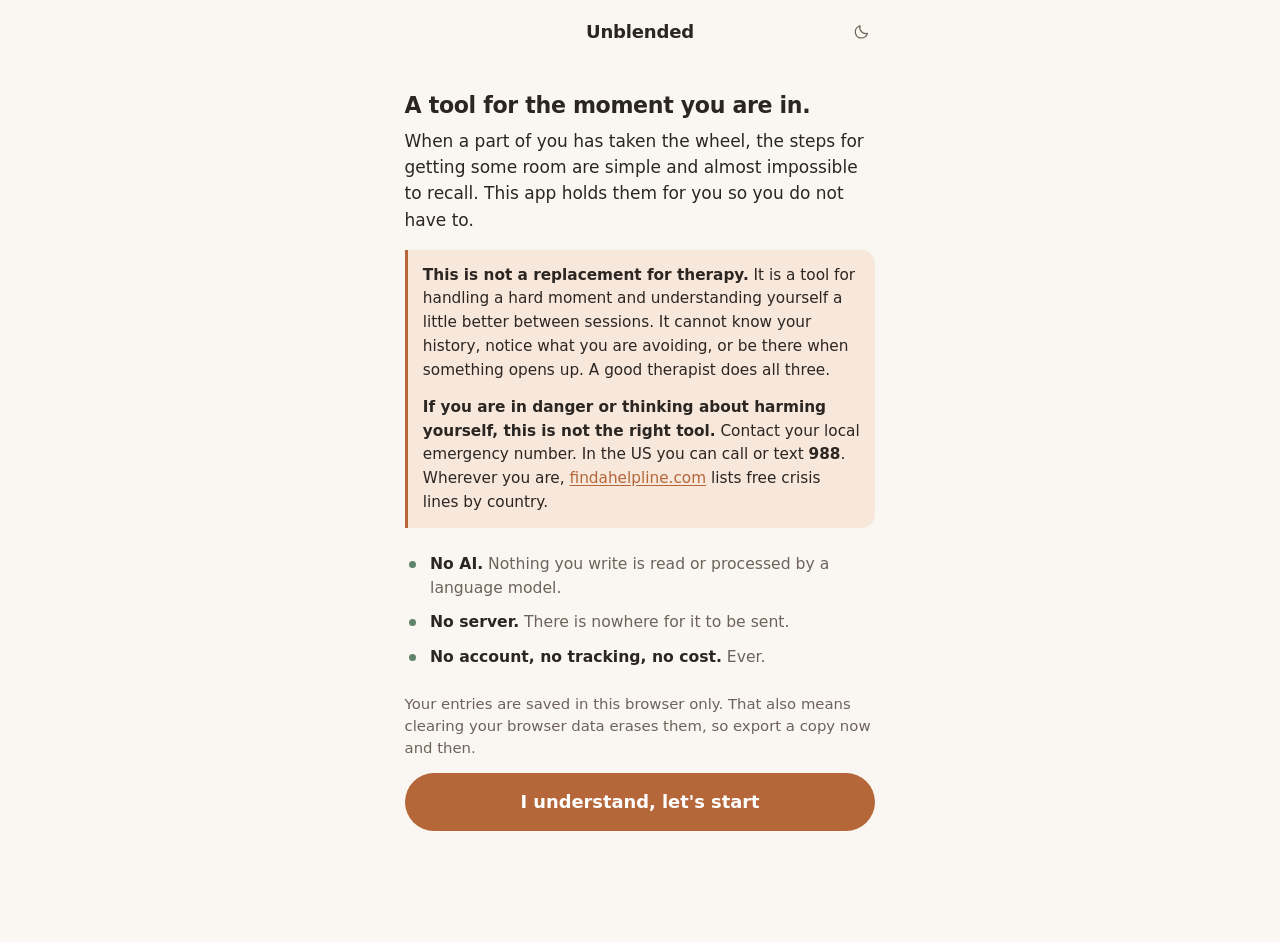
==== index.html @ a7f3f2b0 "Prepare for public release: AGPL-3.0, no-AI statement, wider crisis resources Released free because " ====
<!doctype html>
<html lang="en">
<head>
<meta charset="utf-8">
<meta name="viewport" content="width=device-width, initial-scale=1, viewport-fit=cover">
<meta name="theme-color" content="#faf6f1" media="(prefers-color-scheme: light)">
<meta name="theme-color" content="#191614" media="(prefers-color-scheme: dark)">
<meta name="description" content="A quiet, private walkthrough for Internal Family Systems unblending. A tool for the moment, not a replacement for therapy. Everything stays on your device.">
<title>Unblended</title>
<link rel="manifest" href="manifest.webmanifest">
<link rel="icon" href="icon.svg" type="image/svg+xml">
<link rel="apple-touch-icon" href="icon.svg">
<link rel="stylesheet" href="styles.css">
</head>
<body>

<svg style="display:none" aria-hidden="true">
  <symbol id="i-unblend" viewBox="0 0 24 24"><circle cx="9" cy="12" r="5.5"/><circle cx="17" cy="12" r="3"/></symbol>
  <symbol id="i-parts" viewBox="0 0 24 24"><circle cx="12" cy="7" r="3.2"/><circle cx="6.5" cy="16" r="3.2"/><circle cx="17.5" cy="16" r="3.2"/></symbol>
  <symbol id="i-journal" viewBox="0 0 24 24"><path d="M5 4.5h11a2 2 0 0 1 2 2v13H7a2 2 0 0 1-2-2z"/><path d="M18 19.5H7a2 2 0 0 0 0 4h11"/><path d="M9 9h6M9 12.5h6"/></symbol>
  <symbol id="i-learn" viewBox="0 0 24 24"><path d="M12 3.5a5.5 5.5 0 0 0-3.2 9.98c.5.36.8.93.8 1.55v.47h4.8v-.47c0-.62.3-1.19.8-1.55A5.5 5.5 0 0 0 12 3.5Z"/><path d="M10.2 19h3.6M10.6 21.2h2.8"/></symbol>
  <symbol id="i-back" viewBox="0 0 24 24"><path d="M14.5 5.5 8 12l6.5 6.5"/></symbol>
  <symbol id="i-next" viewBox="0 0 24 24"><path d="M9.5 5.5 16 12l-6.5 6.5"/></symbol>
  <symbol id="i-plus" viewBox="0 0 24 24"><path d="M12 5.5v13M5.5 12h13"/></symbol>
  <symbol id="i-trash" viewBox="0 0 24 24"><path d="M4.5 6.5h15M9.5 6.5V4.8a1.3 1.3 0 0 1 1.3-1.3h2.4a1.3 1.3 0 0 1 1.3 1.3v1.7"/><path d="M6.8 6.5 7.7 20a1.5 1.5 0 0 0 1.5 1.4h5.6a1.5 1.5 0 0 0 1.5-1.4l.9-13.5"/></symbol>
  <symbol id="i-download" viewBox="0 0 24 24"><path d="M12 3.5v11M7.5 10.5 12 15l4.5-4.5"/><path d="M4.5 17v2.2a1.3 1.3 0 0 0 1.3 1.3h12.4a1.3 1.3 0 0 0 1.3-1.3V17"/></symbol>
  <symbol id="i-upload" viewBox="0 0 24 24"><path d="M12 15V4M7.5 8 12 3.5 16.5 8"/><path d="M4.5 17v2.2a1.3 1.3 0 0 0 1.3 1.3h12.4a1.3 1.3 0 0 0 1.3-1.3V17"/></symbol>
  <symbol id="i-sun" viewBox="0 0 24 24"><circle cx="12" cy="12" r="4"/><path d="M12 2.5v2M12 19.5v2M21.5 12h-2M4.5 12h-2M18.7 5.3l-1.4 1.4M6.7 17.3l-1.4 1.4M18.7 18.7l-1.4-1.4M6.7 6.7 5.3 5.3"/></symbol>
  <symbol id="i-moon" viewBox="0 0 24 24"><path d="M20 14.2A8.2 8.2 0 0 1 9.8 4 8.5 8.5 0 1 0 20 14.2Z"/></symbol>
  <symbol id="i-check" viewBox="0 0 24 24"><path d="M5 12.5 9.8 17 19 6.5"/></symbol>
  <symbol id="i-leaf" viewBox="0 0 24 24"><path d="M20 4C10 4 4.5 8 4.5 14.5A5.5 5.5 0 0 0 10 20C16.5 20 20 14 20 4Z"/><path d="M16 8 7 17"/></symbol>
  <symbol id="i-bolt" viewBox="0 0 24 24"><path d="M13.5 2.5 4.5 13.5h6L10 21.5l9.5-11.5h-6.5z"/></symbol>
  <symbol id="i-shield" viewBox="0 0 24 24"><path d="M12 2.8 4.8 5.6v6.1c0 4.4 3 8.1 7.2 9.5 4.2-1.4 7.2-5.1 7.2-9.5V5.6z"/></symbol>
</svg>

<div class="app">

  <header class="topbar">
    <button class="icon-btn" id="backBtn" hidden aria-label="Back"><svg class="ico"><use href="#i-back"/></svg></button>
    <h1 class="wordmark" id="title">Unblended</h1>
    <button class="icon-btn" id="themeBtn" aria-label="Switch theme"><svg class="ico"><use href="#i-moon"/></svg></button>
  </header>

  <main id="main">

    <!-- ============ FIRST RUN ============ -->
    <section class="view" id="view-intro">
      <div class="pad">
        <p class="lede">A tool for the moment you are in.</p>
        <p>When a part of you has taken the wheel, the steps for getting some room are simple and almost impossible to recall. This app holds them for you so you do not have to.</p>

        <div class="note warn" id="introCrisis">
          <p><strong>This is not a replacement for therapy.</strong> It is a tool for handling a hard moment and understanding yourself a little better between sessions. It cannot know your history, notice what you are avoiding, or be there when something opens up. A good therapist does all three.</p>
        </div>

        <ul class="facts">
          <li><strong>No AI.</strong> Nothing you write is read or processed by a language model.</li>
          <li><strong>No server.</strong> There is nowhere for it to be sent.</li>
          <li><strong>No account, no tracking, no cost.</strong> Ever.</li>
        </ul>
        <p class="muted sm">Your entries are saved in this browser only. That also means clearing your browser data erases them, so export a copy now and then.</p>
        <button class="btn primary big" id="introOk">I understand, let's start</button>
      </div>
    </section>

    <!-- ============ HOME ============ -->
    <section class="view" id="view-unblend">
      <div class="pad">
        <p class="lede">Something is loud right now. Let's make a little room around it.</p>
        <button class="btn primary big" id="startSession">
          <svg class="ico"><use href="#i-leaf"/></svg> Begin
        </button>
        <button class="btn wide" id="startQuick">
          <svg class="ico"><use href="#i-bolt"/></svg> Short version, about two minutes
        </button>
        <p class="muted sm center" style="margin-top:.7rem">Six steps or four. You can stop anywhere, and nothing leaves this phone.</p>

        <div class="card soft" id="resumeCard" hidden>
          <p class="sm"><strong>You left a session open.</strong></p>
          <div class="row">
            <button class="btn" id="resumeBtn">Pick it back up</button>
            <button class="btn ghost" id="discardBtn">Start fresh</button>
          </div>
        </div>

        <p class="disclaimer">A tool for the moment, not a replacement for therapy. <button class="linky" id="whyLink">Why that matters</button></p>
      </div>
    </section>

    <!-- ============ CHECK IN ============ -->
    <section class="view" id="view-checkin">
      <div class="pad">
        <p class="step-kicker">Before we start</p>
        <h2 class="step-title">How loud is it right now?</h2>
        <p class="step-body">No wrong answer. This is only so you can see what changes by the end.</p>
        <div class="scale" id="sevBefore"></div>
        <p class="scale-word" id="sevBeforeWord">&nbsp;</p>

        <h3>How have the basics been? (optional)</h3>
        <p class="muted sm">Not a lecture. Sleep, food and movement change how loud everything else gets, and it helps to know that before you conclude something about yourself.</p>
        <div id="maintenance"></div>
        <div id="maintenanceNote"></div>

        <div class="nav-row">
          <button class="btn ghost" id="checkinSkip">Skip</button>
          <button class="btn primary" id="checkinNext">Next <svg class="ico"><use href="#i-next"/></svg></button>
        </div>
      </div>
    </section>

    <!-- ============ SESSION ============ -->
    <section class="view" id="view-session">
      <div class="progress" id="progress" aria-hidden="true"></div>
      <div class="pad">
        <p class="step-kicker" id="stepKicker"></p>
        <h2 class="step-title" id="stepTitle"></h2>
        <p class="step-body" id="stepBody"></p>
        <div id="stepExtraTop"></div>

        <label class="field" id="stepField">
          <span class="label" id="stepLabel"></span>
          <textarea id="stepInput" rows="4" placeholder=""></textarea>
        </label>

        <div id="stepExtra"></div>

        <div class="nav-row">
          <button class="btn ghost" id="prevStep">Back</button>
          <button class="btn primary" id="nextStep">Next <svg class="ico"><use href="#i-next"/></svg></button>
        </div>
        <button class="btn ghost wide sm" id="bailStep">Save and stop here</button>
      </div>
    </section>

    <!-- ============ BREATH ============ -->
    <section class="view" id="view-breath">
      <div class="pad center">
        <p class="step-kicker">Arriving</p>
        <h2 class="step-title">Follow the circle</h2>
        <div class="breath-wrap">
          <div class="breath" id="breathCircle"><span id="breathWord">In</span></div>
        </div>
        <p class="muted sm">Lean into the exhale. It is the part of the breath that talks to your nervous system.</p>
        <p class="counter" id="breathCount">Round 1 of 4</p>
        <button class="btn ghost wide" id="skipBreath">Skip this</button>
      </div>
    </section>

    <!-- ============ PARTS ============ -->
    <section class="view" id="view-parts">
      <div class="pad">
        <p class="muted sm">The ones you have met. Naming a part is most of the work; next time it shows up you recognise it instead of becoming it.</p>
        <div id="partsList"></div>
        <button class="btn wide" id="addPart"><svg class="ico"><use href="#i-plus"/></svg> Add a part</button>
      </div>
    </section>

    <!-- ============ PART EDITOR ============ -->
    <section class="view" id="view-part-edit">
      <div class="pad">
        <label class="field"><span class="label">What do you call it?</span>
          <input id="pName" type="text" placeholder="The Achiever, The Wall, the one that goes quiet"></label>

        <div class="field">
          <span class="label">What is its job?</span>
          <div id="pJob"></div>
          <div id="pJobNote"></div>
        </div>

        <label class="field"><span class="label">What is it protecting you from?</span>
          <textarea id="pProtects" rows="2" placeholder="Every part is protecting something, even the ones you dislike"></textarea></label>
        <label class="field"><span class="label">When does it show up?</span>
          <textarea id="pTrigger" rows="2" placeholder="The situation, the tone, the room"></textarea></label>
        <label class="field"><span class="label">How do you know it is here?</span>
          <textarea id="pCue" rows="2" placeholder="The signal in your body, or the sentence you catch yourself saying"></textarea></label>

        <div id="partHistory"></div>

        <div class="nav-row">
          <button class="btn ghost" id="cancelPart">Cancel</button>
          <button class="btn primary" id="savePart"><svg class="ico"><use href="#i-check"/></svg> Save</button>
        </div>
        <button class="btn ghost wide danger sm" id="deletePart" hidden><svg class="ico"><use href="#i-trash"/></svg> Delete this part</button>
      </div>
    </section>

    <!-- ============ JOURNAL ============ -->
    <section class="view" id="view-journal">
      <div class="pad">
        <div id="calendar"></div>
        <div id="patterns"></div>
        <div id="journalList"></div>
        <div class="card soft" id="dataCard">
          <p class="sm"><strong>Your entries live on this device only.</strong> Clearing your browser data will erase them, so take a copy now and then.</p>
          <div class="row">
            <button class="btn sm" id="exportBtn"><svg class="ico"><use href="#i-download"/></svg> Export</button>
            <button class="btn sm" id="importBtn"><svg class="ico"><use href="#i-upload"/></svg> Import</button>
            <input type="file" id="importFile" accept="application/json" hidden>
          </div>
        </div>
      </div>
    </section>

    <!-- ============ ENTRY DETAIL ============ -->
    <section class="view" id="view-entry">
      <div class="pad" id="entryBody"></div>
    </section>

    <!-- ============ LEARN ============ -->
    <section class="view" id="view-learn">
      <div class="pad" id="learnBody"></div>
    </section>

  </main>

  <nav class="tabbar" id="tabbar">
    <button class="tab is-active" data-tab="unblend"><svg class="ico"><use href="#i-unblend"/></svg><span>Unblend</span></button>
    <button class="tab" data-tab="parts"><svg class="ico"><use href="#i-parts"/></svg><span>Parts</span></button>
    <button class="tab" data-tab="journal"><svg class="ico"><use href="#i-journal"/></svg><span>Journal</span></button>
    <button class="tab" data-tab="learn"><svg class="ico"><use href="#i-learn"/></svg><span>Learn</span></button>
  </nav>

  <div class="toast" id="toast" role="status" aria-live="polite"></div>
</div>

<script src="app.js"></script>
</body>
</html>
---- styles.css ----
/* Unblended - mobile first, warm and calm.
   Palette intent: clay + sage on warm paper. Friendly, not chirpy. */

:root {
  --bg:        #faf6f1;
  --surface:   #ffffff;
  --surface-2: #f3ece4;
  --ink:       #2b2622;
  --ink-soft:  #6d635b;
  --ink-faint: #9b9089;
  --line:      #e6dcd1;
  --accent:    #b5673a;
  --accent-in: #ffffff;
  --accent-bg: #f8e7db;
  --sage:      #5f8469;
  --sage-bg:   #e2ecdf;
  --danger:    #a4483f;
  --shadow:    0 1px 2px rgba(58,42,30,.06), 0 6px 20px rgba(58,42,30,.05);
  --r:  14px;
  --r-lg: 20px;
  --tap: 46px;
}

:root[data-theme="dark"] {
  --bg:        #191614;
  --surface:   #221e1b;
  --surface-2: #2b2622;
  --ink:       #ece4dc;
  --ink-soft:  #a89c92;
  --ink-faint: #7d7168;
  --line:      #362e29;
  --accent:    #d98f5f;
  --accent-in: #1d1512;
  --accent-bg: #33241b;
  --sage:      #8bae94;
  --sage-bg:   #232d24;
  --danger:    #d3776c;
  --shadow:    0 1px 2px rgba(0,0,0,.3), 0 6px 20px rgba(0,0,0,.24);
}

@media (prefers-color-scheme: dark) {
  :root:not([data-theme="light"]) {
    --bg:#191614; --surface:#221e1b; --surface-2:#2b2622;
    --ink:#ece4dc; --ink-soft:#a89c92; --ink-faint:#7d7168; --line:#362e29;
    --accent:#d98f5f; --accent-in:#1d1512; --accent-bg:#33241b;
    --sage:#8bae94; --sage-bg:#232d24; --danger:#d3776c;
    --shadow:0 1px 2px rgba(0,0,0,.3), 0 6px 20px rgba(0,0,0,.24);
  }
}

* { box-sizing: border-box; }

html, body {
  margin: 0;
  background: var(--bg);
  color: var(--ink);
  font: 400 17px/1.55 ui-rounded, "SF Pro Rounded", -apple-system, BlinkMacSystemFont,
        "Segoe UI", Roboto, "Helvetica Neue", system-ui, sans-serif;
  -webkit-font-smoothing: antialiased;
  overscroll-behavior-y: none;
}

body { padding: env(safe-area-inset-top) 0 0; }

.app {
  max-width: 30rem;
  margin: 0 auto;
  min-height: 100dvh;
  display: flex;
  flex-direction: column;
}

/* ---------- top bar ---------- */
.topbar {
  display: flex; align-items: center; gap: .25rem;
  padding: .5rem .6rem;
  position: sticky; top: 0; z-index: 20;
  background: color-mix(in srgb, var(--bg) 88%, transparent);
  backdrop-filter: saturate(1.4) blur(12px);
  border-bottom: 1px solid transparent;
  transition: border-color .2s;
}
.topbar.scrolled { border-bottom-color: var(--line); }

.wordmark {
  flex: 1;
  margin: 0;
  font-size: 1.0625rem;
  font-weight: 600;
  letter-spacing: -.01em;
  text-align: center;
}

.icon-btn {
  width: var(--tap); height: var(--tap);
  display: grid; place-items: center;
  border: 0; background: none; color: var(--ink-soft);
  border-radius: 50%; cursor: pointer;
  flex: 0 0 var(--tap);
}
.icon-btn:active { background: var(--surface-2); }
.icon-btn[hidden] { visibility: hidden; display: grid; }

.ico {
  width: 1.3em; height: 1.3em;
  fill: none; stroke: currentColor;
  stroke-width: 1.7; stroke-linecap: round; stroke-linejoin: round;
  flex: none;
}

/* ---------- layout ---------- */
main { flex: 1; }
.view { display: none; }
.view.is-active { display: block; animation: rise .26s ease both; }
@keyframes rise { from { opacity: 0; transform: translateY(6px); } }

.pad { padding: 1rem 1.15rem 6.5rem; }
.center { text-align: center; }

/* ---------- type ---------- */
.lede { font-size: 1.3rem; line-height: 1.35; font-weight: 600; letter-spacing: -.015em; margin: .6rem 0 .4rem; }
.muted { color: var(--ink-soft); }
.sm { font-size: .875rem; line-height: 1.5; }
.step-kicker { color: var(--accent); font-size: .78rem; font-weight: 650; letter-spacing: .09em; text-transform: uppercase; margin: .4rem 0 .3rem; }
.step-title { font-size: 1.45rem; line-height: 1.25; letter-spacing: -.02em; margin: 0 0 .5rem; font-weight: 650; }
.step-body { color: var(--ink-soft); margin: 0 0 1.1rem; }
h3 { font-size: 1.0625rem; margin: 1.6rem 0 .4rem; letter-spacing: -.01em; }
p { margin: 0 0 .8rem; }

/* ---------- buttons ---------- */
.btn {
  display: inline-flex; align-items: center; justify-content: center; gap: .45rem;
  min-height: var(--tap);
  padding: 0 1.05rem;
  border: 1px solid var(--line);
  border-radius: 999px;
  background: var(--surface);
  color: var(--ink);
  font: inherit; font-weight: 550; font-size: .95rem;
  cursor: pointer;
  transition: transform .12s ease, background .15s;
  -webkit-tap-highlight-color: transparent;
}
.btn:active { transform: scale(.975); }
/* .btn sets display, which outranks the UA [hidden] rule. Restore it. */
.btn[hidden] { display: none; }
.btn.primary { background: var(--accent); color: var(--accent-in); border-color: transparent; }
.btn.ghost { background: none; border-color: transparent; color: var(--ink-soft); }
.btn.danger { color: var(--danger); }
.btn.big { min-height: 3.4rem; font-size: 1.05rem; width: 100%; }
.btn.wide { width: 100%; }
.btn.sm { min-height: 2.4rem; font-size: .85rem; padding: 0 .85rem; }

.row { display: flex; gap: .5rem; flex-wrap: wrap; }
.nav-row { display: flex; gap: .6rem; margin-top: 1.2rem; }
.nav-row .btn { flex: 1; }
.nav-row .btn.ghost { flex: 0 1 auto; }

/* ---------- cards ---------- */
.card {
  background: var(--surface);
  border: 1px solid var(--line);
  border-radius: var(--r-lg);
  padding: .95rem 1rem;
  margin: .75rem 0;
  box-shadow: var(--shadow);
}
.card.soft { background: var(--surface-2); border-color: transparent; box-shadow: none; }
.card.tap { cursor: pointer; }
.card.tap:active { transform: scale(.99); }
.card h4 { margin: 0 0 .2rem; font-size: 1rem; letter-spacing: -.01em; }
.card .meta { color: var(--ink-faint); font-size: .8rem; }
.card p:last-child { margin-bottom: 0; }

.pill {
  display: inline-block;
  background: var(--sage-bg); color: var(--sage);
  border-radius: 999px; padding: .12rem .55rem;
  font-size: .74rem; font-weight: 600; letter-spacing: .01em;
}
.pill.clay { background: var(--accent-bg); color: var(--accent); }

.empty {
  text-align: center; color: var(--ink-faint);
  padding: 2.5rem 1rem; font-size: .92rem;
}

/* ---------- fields ---------- */
.field { display: block; margin: 1rem 0 0; }
/* .field sets display, which outranks the UA [hidden] rule. Restore it. */
.field[hidden] { display: none; }
.label { display: block; font-size: .82rem; font-weight: 600; color: var(--ink-soft); margin-bottom: .35rem; }
input[type="text"], textarea {
  width: 100%;
  font: inherit; font-size: 1rem;
  color: var(--ink);
  background: var(--surface);
  border: 1px solid var(--line);
  border-radius: var(--r);
  padding: .7rem .8rem;
  resize: vertical;
}
input:focus, textarea:focus { outline: 2px solid var(--accent); outline-offset: 1px; border-color: transparent; }
::placeholder { color: var(--ink-faint); }

/* ---------- progress ---------- */
.progress { display: flex; gap: .3rem; padding: .2rem 1.15rem .5rem; }
.progress i {
  flex: 1; height: 3px; border-radius: 2px;
  background: var(--line); transition: background .3s;
}
.progress i.done { background: var(--accent); }

/* ---------- breath ---------- */
.breath-wrap { display: grid; place-items: center; padding: 1.5rem 0 1rem; }
.breath {
  width: 11rem; height: 11rem; border-radius: 50%;
  display: grid; place-items: center;
  background: radial-gradient(circle at 50% 45%, var(--accent-bg), var(--sage-bg));
  color: var(--ink-soft); font-size: 1.05rem; font-weight: 600;
  transform: scale(.72);
  transition: transform 4s cubic-bezier(.4,0,.4,1);
}
.breath.inhale { transform: scale(1); }
.counter { color: var(--ink-faint); font-size: .85rem; }

@media (prefers-reduced-motion: reduce) {
  .view.is-active { animation: none; }
  .breath { transition-duration: .01s; }
  .btn:active { transform: none; }
}

/* ---------- tab bar ---------- */
.tabbar {
  position: fixed; bottom: 0; left: 0; right: 0; z-index: 30;
  max-width: 30rem; margin: 0 auto;
  display: grid; grid-template-columns: repeat(4, 1fr);
  background: color-mix(in srgb, var(--bg) 90%, transparent);
  backdrop-filter: saturate(1.4) blur(14px);
  border-top: 1px solid var(--line);
  padding-bottom: env(safe-area-inset-bottom);
}
.tab {
  border: 0; background: none; cursor: pointer;
  color: var(--ink-faint);
  display: grid; justify-items: center; gap: .12rem;
  padding: .5rem 0 .45rem;
  font: inherit; font-size: .69rem; font-weight: 600;
  -webkit-tap-highlight-color: transparent;
}
.tab .ico { width: 1.45rem; height: 1.45rem; stroke-width: 1.6; }
.tab.is-active { color: var(--accent); }
.tabbar[hidden] { display: none; }

/* ---------- toast ---------- */
.toast {
  position: fixed; left: 50%; bottom: 5.5rem;
  transform: translate(-50%, 1rem);
  background: var(--ink); color: var(--bg);
  padding: .6rem 1rem; border-radius: 999px;
  font-size: .875rem; font-weight: 550;
  opacity: 0; pointer-events: none;
  transition: opacity .2s, transform .2s;
  z-index: 40; max-width: 88vw; text-align: center;
}
.toast.show { opacity: 1; transform: translate(-50%, 0); }

/* ---------- learn ---------- */
.note {
  border-left: 3px solid var(--sage);
  background: var(--sage-bg);
  border-radius: 0 var(--r) var(--r) 0;
  padding: .8rem .9rem; margin: 1rem 0;
  font-size: .9rem; line-height: 1.55;
}
.note.warn { border-left-color: var(--accent); background: var(--accent-bg); }
.note p:last-child { margin-bottom: 0; }

.qa { border-bottom: 1px solid var(--line); }
.qa summary {
  cursor: pointer; list-style: none;
  padding: .95rem .2rem; font-weight: 600; font-size: 1rem;
  display: flex; align-items: center; justify-content: space-between; gap: .5rem;
}
.qa summary::-webkit-details-marker { display: none; }
.qa summary::after {
  content: ""; width: .5rem; height: .5rem; flex: none;
  border-right: 2px solid var(--ink-faint); border-bottom: 2px solid var(--ink-faint);
  transform: rotate(45deg) translate(-2px,-2px); transition: transform .2s;
}
.qa[open] summary::after { transform: rotate(-135deg) translate(-2px,-2px); }
.qa .qa-body { padding: 0 .2rem 1rem; color: var(--ink-soft); font-size: .94rem; }
.qa .qa-body strong { color: var(--ink); }

/* ---------- chips ---------- */
.chips { display: flex; flex-wrap: wrap; gap: .4rem; }
.chip {
  min-height: 2.5rem; padding: 0 .8rem;
  border: 1px solid var(--line); border-radius: 999px;
  background: var(--surface); color: var(--ink);
  font: inherit; font-size: .85rem; font-weight: 550;
  cursor: pointer; transition: transform .12s, background .15s;
  -webkit-tap-highlight-color: transparent;
}
.chip:active { transform: scale(.97); }
.chip.on { background: var(--sage); color: var(--accent-in); border-color: transparent; }
.chip.on.warn { background: var(--accent); }

/* ---------- severity scale ---------- */
.scale { display: grid; grid-template-columns: repeat(5, 1fr); gap: .4rem; margin: .2rem 0 .1rem; }
.lvl {
  min-height: 3rem;
  border: 1px solid var(--line); border-radius: var(--r);
  background: var(--surface); color: var(--ink-soft);
  font: inherit; font-size: 1.05rem; font-weight: 650;
  cursor: pointer; transition: transform .12s, background .15s;
  -webkit-tap-highlight-color: transparent;
}
.lvl:active { transform: scale(.96); }
.lvl.on { background: var(--accent); color: var(--accent-in); border-color: transparent; }
.scale-word {
  text-align: center; font-size: .9rem; font-weight: 600;
  color: var(--accent); min-height: 1.4em; margin: .1rem 0 .4rem;
}

/* ---------- maintenance rows ---------- */
.mrow { margin: .7rem 0; }
.mlabel {
  display: block; font-size: .8rem; font-weight: 650;
  color: var(--ink-faint); letter-spacing: .05em; text-transform: uppercase;
  margin-bottom: .3rem;
}

/* ---------- facts list ---------- */
.facts { list-style: none; margin: 1.1rem 0; padding: 0; font-size: .92rem; }
.facts li {
  position: relative; padding: .3rem 0 .3rem 1.5rem; color: var(--ink-soft);
}
.facts li::before {
  content: ""; position: absolute; left: .25rem; top: .82rem;
  width: .42rem; height: .42rem; border-radius: 50%; background: var(--sage);
}
.facts strong { color: var(--ink); }

a { color: var(--accent); text-underline-offset: 2px; }

/* ---------- job legend ---------- */
.legend { margin: .5rem 0 0; font-size: .86rem; line-height: 1.45; }
.legend dt { font-weight: 650; color: var(--ink); margin-top: .55rem; }
.legend dt:first-child { margin-top: 0; }
.legend dd { margin: .05rem 0 0; color: var(--ink-soft); }

/* ---------- calendar ---------- */
.cal {
  background: var(--surface); border: 1px solid var(--line);
  border-radius: var(--r-lg); padding: .7rem .6rem .5rem;
  margin: .25rem 0 .9rem; box-shadow: var(--shadow);
}
.cal-head { display: flex; align-items: center; justify-content: space-between; padding: 0 .2rem .4rem; }
.cal-title { font-size: .95rem; font-weight: 650; letter-spacing: -.01em; }
.cal-nav { width: 2.2rem; height: 2.2rem; border: 0; background: none; color: var(--ink-soft);
  border-radius: 50%; display: grid; place-items: center; cursor: pointer; }
.cal-nav:disabled { opacity: .28; cursor: default; }
.cal-nav:not(:disabled):active { background: var(--surface-2); }

.cal-grid { display: grid; grid-template-columns: repeat(7, 1fr); gap: 1px; }
.cal-wd { text-align: center; font-size: .66rem; font-weight: 650; color: var(--ink-faint);
  letter-spacing: .04em; padding-bottom: .2rem; }

.cal-day {
  border: 0; background: none; font: inherit; color: var(--ink-soft);
  min-height: 2.6rem; padding: .2rem 0 .25rem; border-radius: 10px;
  display: flex; flex-direction: column; align-items: center; justify-content: flex-start; gap: .16rem;
  font-size: .8rem; cursor: default; -webkit-tap-highlight-color: transparent;
}
.cal-day.has { cursor: pointer; color: var(--ink); font-weight: 600; }
.cal-day.has:active { background: var(--surface-2); }
.cal-day.today .num {
  outline: 1.5px solid var(--accent); outline-offset: 2px; border-radius: 50%;
}
.cal-day.sel { background: var(--accent-bg); }
.cal-day .num { line-height: 1.15rem; min-width: 1.15rem; text-align: center; }
.cal-day.empty { visibility: hidden; }

.dots { display: flex; gap: 2px; height: 5px; align-items: center; }
.dot { width: 5px; height: 5px; border-radius: 50%; background: var(--accent); }
.dot.down { background: var(--sage); }
.more { font-size: .6rem; color: var(--ink-faint); line-height: 1; }

.cal-key { display: flex; gap: .9rem; justify-content: center; padding-top: .45rem;
  font-size: .68rem; color: var(--ink-faint); }
.cal-key span { display: inline-flex; align-items: center; gap: .3rem; }

.filterbar {
  display: flex; align-items: center; justify-content: space-between; gap: .5rem;
  background: var(--accent-bg); color: var(--accent);
  border-radius: 999px; padding: .4rem .5rem .4rem .9rem; margin: 0 0 .7rem;
  font-size: .85rem; font-weight: 600;
}

/* ---------- disclaimer ---------- */
.disclaimer {
  margin-top: 2rem; text-align: center;
  font-size: .8rem; line-height: 1.5; color: var(--ink-faint);
}
.linky {
  border: 0; background: none; padding: 0; cursor: pointer;
  font: inherit; font-size: inherit; color: var(--accent);
  text-decoration: underline; text-underline-offset: 2px;
}

.card.slim { padding: .7rem .85rem; margin: .5rem 0; }
.entry-answer { white-space: pre-wrap; }
.foot { color: var(--ink-faint); font-size: .78rem; text-align: center; margin-top: 2rem; }
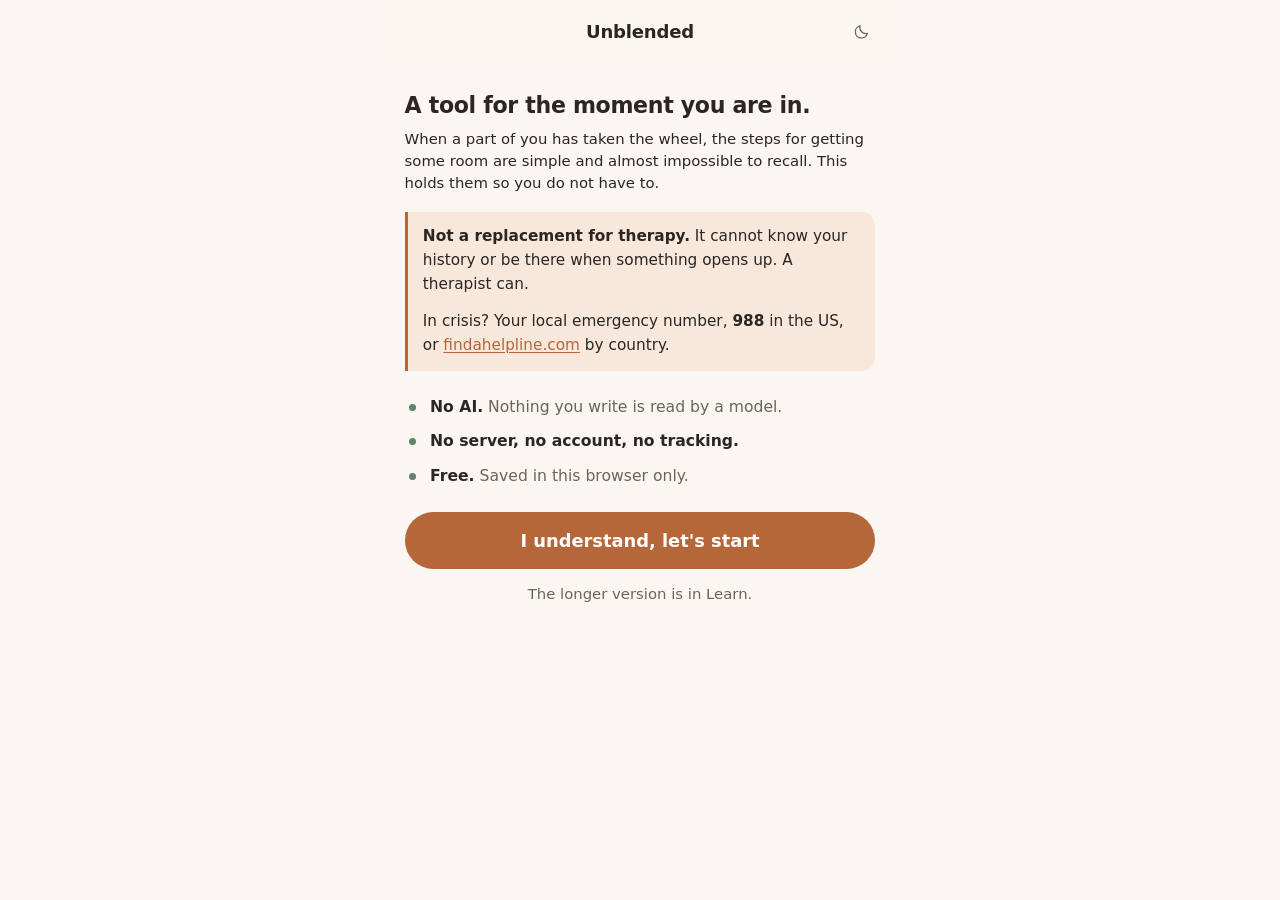
==== commit 6f48c24d: "Phone fixes: shorter intro, bolder breath, 3-2-1 lead-in From the first real device pass on an iPhon" ====
--- a/index.html
+++ b/index.html
@@ -47,19 +47,19 @@
     <section class="view" id="view-intro">
       <div class="pad">
         <p class="lede">A tool for the moment you are in.</p>
-        <p>When a part of you has taken the wheel, the steps for getting some room are simple and almost impossible to recall. This app holds them for you so you do not have to.</p>
+        <p class="sm">When a part of you has taken the wheel, the steps for getting some room are simple and almost impossible to recall. This holds them so you do not have to.</p>
 
         <div class="note warn" id="introCrisis">
-          <p><strong>This is not a replacement for therapy.</strong> It is a tool for handling a hard moment and understanding yourself a little better between sessions. It cannot know your history, notice what you are avoiding, or be there when something opens up. A good therapist does all three.</p>
+          <p><strong>Not a replacement for therapy.</strong> It cannot know your history or be there when something opens up. A therapist can.</p>
         </div>
 
         <ul class="facts">
-          <li><strong>No AI.</strong> Nothing you write is read or processed by a language model.</li>
-          <li><strong>No server.</strong> There is nowhere for it to be sent.</li>
-          <li><strong>No account, no tracking, no cost.</strong> Ever.</li>
+          <li><strong>No AI.</strong> Nothing you write is read by a model.</li>
+          <li><strong>No server, no account, no tracking.</strong></li>
+          <li><strong>Free.</strong> Saved in this browser only.</li>
         </ul>
-        <p class="muted sm">Your entries are saved in this browser only. That also means clearing your browser data erases them, so export a copy now and then.</p>
         <button class="btn primary big" id="introOk">I understand, let's start</button>
+        <p class="muted sm center" style="margin-top:.8rem">The longer version is in Learn.</p>
       </div>
     </section>
 
--- a/styles.css
+++ b/styles.css
@@ -115,6 +115,9 @@
 @keyframes rise { from { opacity: 0; transform: translateY(6px); } }
 
 .pad { padding: 1rem 1.15rem 6.5rem; }
+/* The 6.5rem tail clears the fixed tab bar. On views that hide it, that is
+   104px of dead space shoving the call to action below the fold. */
+#view-intro .pad, #view-breath .pad, #view-checkin .pad, #view-session .pad { padding-bottom: 1.75rem; }
 .center { text-align: center; }
 
 /* ---------- type ---------- */
@@ -212,21 +215,43 @@
 .progress i.done { background: var(--accent); }
 
 /* ---------- breath ---------- */
-.breath-wrap { display: grid; place-items: center; padding: 1.5rem 0 1rem; }
+.breath-wrap { display: grid; place-items: center; padding: 1.6rem 0 1.1rem; }
 .breath {
-  width: 11rem; height: 11rem; border-radius: 50%;
+  position: relative;
+  width: 12.5rem; height: 12.5rem; border-radius: 50%;
   display: grid; place-items: center;
-  background: radial-gradient(circle at 50% 45%, var(--accent-bg), var(--sage-bg));
-  color: var(--ink-soft); font-size: 1.05rem; font-weight: 600;
-  transform: scale(.72);
-  transition: transform 4s cubic-bezier(.4,0,.4,1);
-}
-.breath.inhale { transform: scale(1); }
+  background: radial-gradient(circle at 50% 42%, var(--accent-bg), var(--sage-bg));
+  color: var(--ink-soft); font-size: 1.15rem; font-weight: 600;
+  /* Wider travel than v1 (.5 to 1 rather than .72 to 1) so the rhythm is
+     unmistakable, with a slow symmetric ease so it still reads as calm. */
+  transform: scale(.5);
+  opacity: .7;
+  transition: transform 4s cubic-bezier(.37,0,.35,1), opacity 4s ease;
+}
+.breath.inhale { transform: scale(1); opacity: 1; }
+
+/* A faint ring that opens with the inhale. Adds presence without adding noise. */
+.breath::after {
+  content: ""; position: absolute; inset: -9%;
+  border-radius: 50%; border: 1px solid var(--accent);
+  opacity: 0; transform: scale(.8);
+  transition: inherit;
+}
+.breath.inhale::after { opacity: .3; transform: scale(1); }
+
+.breath span { display: block; }
+.breath.counting { transform: scale(.78); opacity: 1; }
+.breath.counting::after { opacity: .18; transform: scale(.95); }
+.breath.counting span { font-size: 3.1rem; font-weight: 700; color: var(--accent); }
+@keyframes popin { from { transform: scale(1.45); opacity: .15; } to { transform: scale(1); opacity: 1; } }
+.breath span.pop { animation: popin .42s cubic-bezier(.2,.7,.3,1) both; }
+
 .counter { color: var(--ink-faint); font-size: .85rem; }
 
 @media (prefers-reduced-motion: reduce) {
   .view.is-active { animation: none; }
   .breath { transition-duration: .01s; }
+  .breath span.pop { animation: none; }
   .btn:active { transform: none; }
 }
 
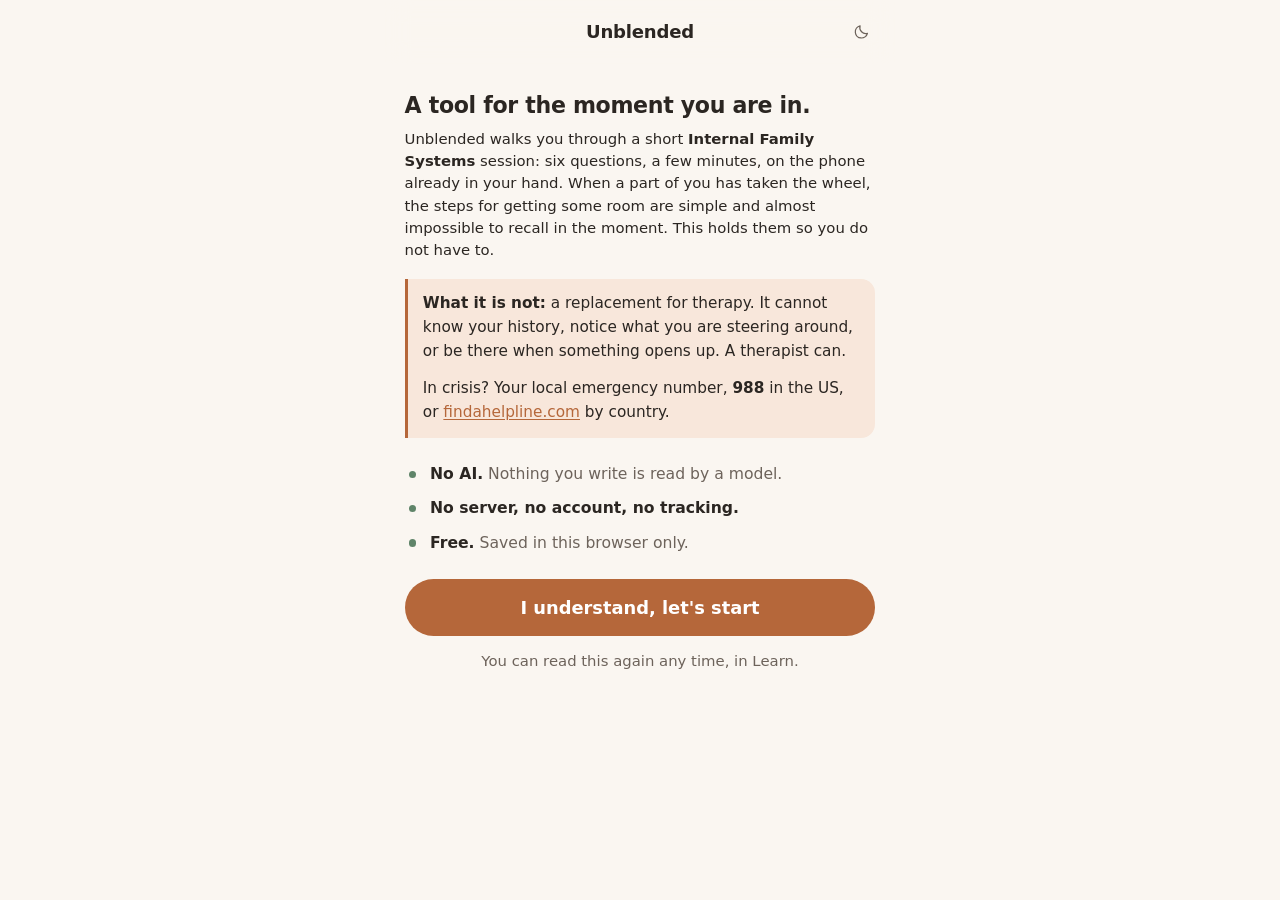
==== commit e7018e88: "Say what the app is, and make the first-run screen reachable again Two gaps in the intro, both real." ====
--- a/index.html
+++ b/index.html
@@ -47,19 +47,9 @@
     <section class="view" id="view-intro">
       <div class="pad">
         <p class="lede">A tool for the moment you are in.</p>
-        <p class="sm">When a part of you has taken the wheel, the steps for getting some room are simple and almost impossible to recall. This holds them so you do not have to.</p>
-
-        <div class="note warn" id="introCrisis">
-          <p><strong>Not a replacement for therapy.</strong> It cannot know your history or be there when something opens up. A therapist can.</p>
-        </div>
-
-        <ul class="facts">
-          <li><strong>No AI.</strong> Nothing you write is read by a model.</li>
-          <li><strong>No server, no account, no tracking.</strong></li>
-          <li><strong>Free.</strong> Saved in this browser only.</li>
-        </ul>
+        <div id="introBody"></div>
         <button class="btn primary big" id="introOk">I understand, let's start</button>
-        <p class="muted sm center" style="margin-top:.8rem">The longer version is in Learn.</p>
+        <p class="muted sm center" style="margin-top:.8rem">You can read this again any time, in Learn.</p>
       </div>
     </section>
 
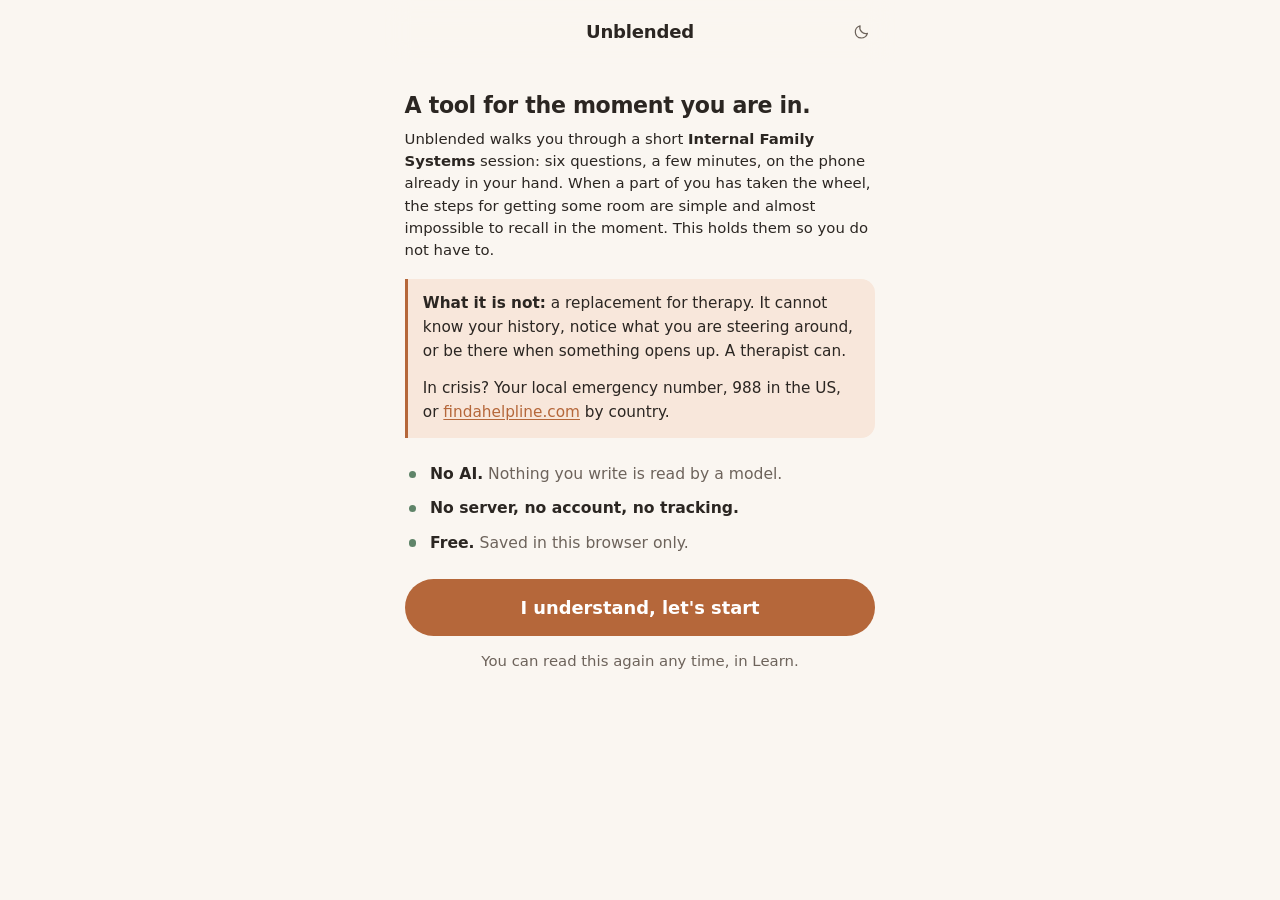
==== commit 93d83936: "Make the guide indexable: 257 crawlable words to 1504 The site had a findability problem no app stor" ====
--- a/index.html
+++ b/index.html
@@ -5,11 +5,18 @@
 <meta name="viewport" content="width=device-width, initial-scale=1, viewport-fit=cover">
 <meta name="theme-color" content="#faf6f1" media="(prefers-color-scheme: light)">
 <meta name="theme-color" content="#191614" media="(prefers-color-scheme: dark)">
-<meta name="description" content="A quiet, private walkthrough for Internal Family Systems unblending. A tool for the moment, not a replacement for therapy. Everything stays on your device.">
-<title>Unblended</title>
+<meta name="description" content="A free guided Internal Family Systems unblending exercise. Six steps to get some room from a part that has taken over. No AI, no account, no server: everything stays on your device.">
+<title>Unblended - a free IFS unblending exercise</title>
 <link rel="manifest" href="manifest.webmanifest">
 <link rel="icon" href="icon.svg" type="image/svg+xml">
-<link rel="apple-touch-icon" href="icon.svg">
+<link rel="icon" href="icon-192.png" sizes="192x192" type="image/png">
+<link rel="apple-touch-icon" href="apple-touch-icon.png">
+<meta property="og:type" content="website">
+<meta property="og:title" content="Unblended">
+<meta property="og:description" content="A quiet walkthrough for Internal Family Systems unblending. No AI, no server, no account. Everything stays on your device.">
+<meta property="og:image" content="https://derekablackburn.com/unblended/og-image.png">
+<meta property="og:url" content="https://derekablackburn.com/unblended/">
+<meta name="twitter:card" content="summary_large_image">
 <link rel="stylesheet" href="styles.css">
 </head>
 <body>
@@ -197,8 +204,137 @@
     </section>
 
     <!-- ============ LEARN ============ -->
+    <!-- Written as real HTML rather than injected by JS, deliberately. This is
+         the only substantial prose on the site, so it is the only thing a search
+         engine can index, and a tool nobody can find helps nobody. It is also
+         the single source for the first-run screen, which clones #aboutSource. -->
     <section class="view" id="view-learn">
-      <div class="pad" id="learnBody"></div>
+      <div class="pad">
+        <h2 class="lede">A short guide to unblending</h2>
+
+        <details class="qa" open>
+          <summary>What is this, and what is it not?</summary>
+          <div class="qa-body" id="aboutSource">
+            <p class="sm">Unblended walks you through a short <strong>Internal Family Systems</strong> session: six questions, a few minutes, on the phone already in your hand. When a part of you has taken the wheel, the steps for getting some room are simple and almost impossible to recall in the moment. This holds them so you do not have to.</p>
+
+            <div class="note warn">
+              <p><strong>What it is not:</strong> a replacement for therapy. It cannot know your history, notice what you are steering around, or be there when something opens up. A therapist can.</p>
+              <p id="crisisSource">In crisis? Your local emergency number, 988 in the US, or <a href="https://findahelpline.com" target="_blank" rel="noopener noreferrer">findahelpline.com</a> by country.</p>
+            </div>
+
+            <ul class="facts">
+              <li><strong>No AI.</strong> Nothing you write is read by a model.</li>
+              <li><strong>No server, no account, no tracking.</strong></li>
+              <li><strong>Free.</strong> Saved in this browser only.</li>
+            </ul>
+          </div>
+        </details>
+
+        <details class="qa">
+          <summary>What is a part?</summary>
+          <div class="qa-body">
+            <p>A part is a piece of you with its own agenda, feelings and history. Not a metaphor and not a disorder: Internal Family Systems takes the ordinary experience of "part of me wants to go, part of me wants to stay" completely literally, and works with it.</p>
+            <p>Parts are not the problem. A part becomes a problem when it is stuck in an old job it took on a long time ago and never got released from.</p>
+          </div>
+        </details>
+
+        <details class="qa">
+          <summary>What is Self?</summary>
+          <div class="qa-body">
+            <p>The thing underneath the parts. IFS says everyone has one and that it cannot be damaged, only obscured. You know it is present by how it feels: <strong>calm, curious, compassionate, clear, courageous, confident, creative, connected</strong>.</p>
+            <p>You do not have to build Self. You unblend from whatever is covering it.</p>
+          </div>
+        </details>
+
+        <details class="qa">
+          <summary>What does blended mean?</summary>
+          <div class="qa-body">
+            <p>Blended is when a part's feelings and beliefs are so completely yours that there is no gap. You do not think "a part of me is furious", you think <strong>"I am furious"</strong>, and you act from there.</p>
+            <p>The tell is disproportion. When the size of your reaction does not match the size of what happened, the trigger is not the cause, and something older just got recruited.</p>
+          </div>
+        </details>
+
+        <details class="qa">
+          <summary>Managers, firefighters and exiles: the three jobs</summary>
+          <div class="qa-body">
+            <p><strong>Managers</strong> run ahead of trouble. Planning, perfecting, pleasing, criticising you before anyone else can. Their job is that nothing bad gets close.</p>
+            <p><strong>Firefighters</strong> arrive after something breaks through. Numbing, scrolling, bingeing, raging, leaving. They are not reckless for its own sake; they are trying to end pain right now, at any cost.</p>
+            <p><strong>Exiles</strong> are the young parts carrying the hurt that the other two work around. Both kinds of protector exist because of them.</p>
+            <p>Managers and firefighters often loathe each other, which is why you can feel torn in half by two things you never chose.</p>
+          </div>
+        </details>
+
+        <details class="qa">
+          <summary>How to actually unblend from a part</summary>
+          <div class="qa-body">
+            <p>The session follows Richard Schwartz's six Fs: <strong>Find</strong> it in or around your body, <strong>Focus</strong> on it, <strong>Flesh it out</strong>, notice how you <strong>Feel toward</strong> it, <strong>beFriend</strong> it, and ask what it <strong>Fears</strong> would happen if it stopped.</p>
+            <p>The fourth one is the whole mechanism. Ask how <em>you</em> feel toward the part. Curious, warm or calm means Self is present and you can carry on.</p>
+            <p>Irritated, frightened, or "I just want it gone" is not a failure. It means a <strong>second part</strong> has shown up and is now driving. So you turn and speak to that one: ask it for a little room, and promise you are not going to let the first part take over. Then check again.</p>
+            <p>That loop is unblending. Everything else here is scaffolding around it.</p>
+          </div>
+        </details>
+
+        <details class="qa">
+          <summary>Is my writing being read by an AI?</summary>
+          <div class="qa-body">
+            <p><strong>No.</strong> Nothing you write is sent to a language model, here or anywhere else. There is no AI in this app at all.</p>
+            <p>The prompts are fixed. They were written in advance, they are the same for everyone, and nothing you type is interpreted, scored, rewritten or summarised by anything. The app does arithmetic on the numbers you tap and nothing more.</p>
+            <p>Other apps in this space do use models, and charge a subscription to cover it. That is a fair trade if you want it. This one made the opposite choice, which is also why it costs nothing: there is no bill to pass on.</p>
+          </div>
+        </details>
+
+        <details class="qa">
+          <summary>Where does my writing go?</summary>
+          <div class="qa-body">
+            <p>Nowhere. It is saved in your own browser's storage, on this device, and that is the entire system. There is no server to send it to, no account, no sign-in, no analytics, no tracking, and no third-party code of any kind.</p>
+            <p>This is not a promise in a privacy policy, it is how the app is built. A handful of files, no dependencies, no network calls, and <a href="https://github.com/derekarronblackburn/unblended">the whole source is public</a> so you do not have to take anyone's word for it. There is also a <a href="privacy.html">privacy policy</a>.</p>
+            <p>The trade-off is real and you should know it: <strong>if you clear your browser data, your entries are gone.</strong> Nobody can recover them for you, because nobody else ever had them. Use Export in the Journal now and then.</p>
+          </div>
+        </details>
+
+        <details class="qa">
+          <summary>Why sleep, food and movement are in here</summary>
+          <div class="qa-body">
+            <p>Because they change the volume on everything else, and it is worth knowing that <em>before</em> you conclude something about your character.</p>
+            <p>A part that feels unbearable on four hours of sleep and no lunch is often ordinary on eight and a proper meal. That is not a reason to dismiss it. It is a reason to be accurate about what you are measuring, and to fix the cheap thing first when the cheap thing is the problem.</p>
+          </div>
+        </details>
+
+        <details class="qa">
+          <summary>Why the walkthrough stops at protectors</summary>
+          <div class="qa-body">
+            <p>It never sends you looking for an exile, on purpose. Going to the young, wounded parts is powerful, and it is the part of this work that can knock you flat when it happens without support.</p>
+            <p>You can still label a part as an exile here, because knowing is useful. The prompts just will not take you further in. Protectors are where unguided practice belongs, and getting to know them well is not a consolation prize; it is most of the work.</p>
+          </div>
+        </details>
+
+        <details class="qa">
+          <summary>Is this a replacement for therapy?</summary>
+          <div class="qa-body">
+            <p><strong>No, and it is not trying to be.</strong> This is a tool for the moment you are in, and for understanding yourself a bit better between sessions.</p>
+            <p>What it cannot do: know your history, notice the thing you are steering around, catch a pattern you cannot see, or be present when something opens up and you need another person there. A good therapist does all four. If you have access to one, this works best alongside them, not instead.</p>
+            <p><strong>If you are in danger or thinking about harming yourself, this is not the right tool.</strong> Contact your local emergency number. In the US you can call or text <strong>988</strong>. Wherever you are, <a href="https://findahelpline.com" target="_blank" rel="noopener noreferrer">findahelpline.com</a> lists free crisis lines by country.</p>
+          </div>
+        </details>
+
+        <details class="qa">
+          <summary>Is this affiliated with IFS or Richard Schwartz?</summary>
+          <div class="qa-body">
+            <p><strong>No.</strong> Internal Family Systems was developed by Richard Schwartz, and the IFS Institute trains and certifies practitioners in it. This app is not affiliated with, endorsed by, reviewed by, or certified by them or anyone else.</p>
+            <p>It is a practice aid built by one person doing the work, from publicly described material. If it interests you, go to the source, and go to a trained practitioner if you can.</p>
+          </div>
+        </details>
+
+        <p class="foot">
+          No AI, no server, no account, no tracking.<br>
+          Free software under the
+          <a href="https://github.com/derekarronblackburn/unblended/blob/main/LICENSE">GNU AGPL v3</a>,
+          which is what keeps it that way even if someone else runs it.<br>
+          <!-- AGPL section 13 requires offering source to network users. This link is that offer. -->
+          <a href="https://github.com/derekarronblackburn/unblended">Read or fork the source</a>
+          &middot; <a href="privacy.html">Privacy</a>
+        </p>
+      </div>
     </section>
 
   </main>
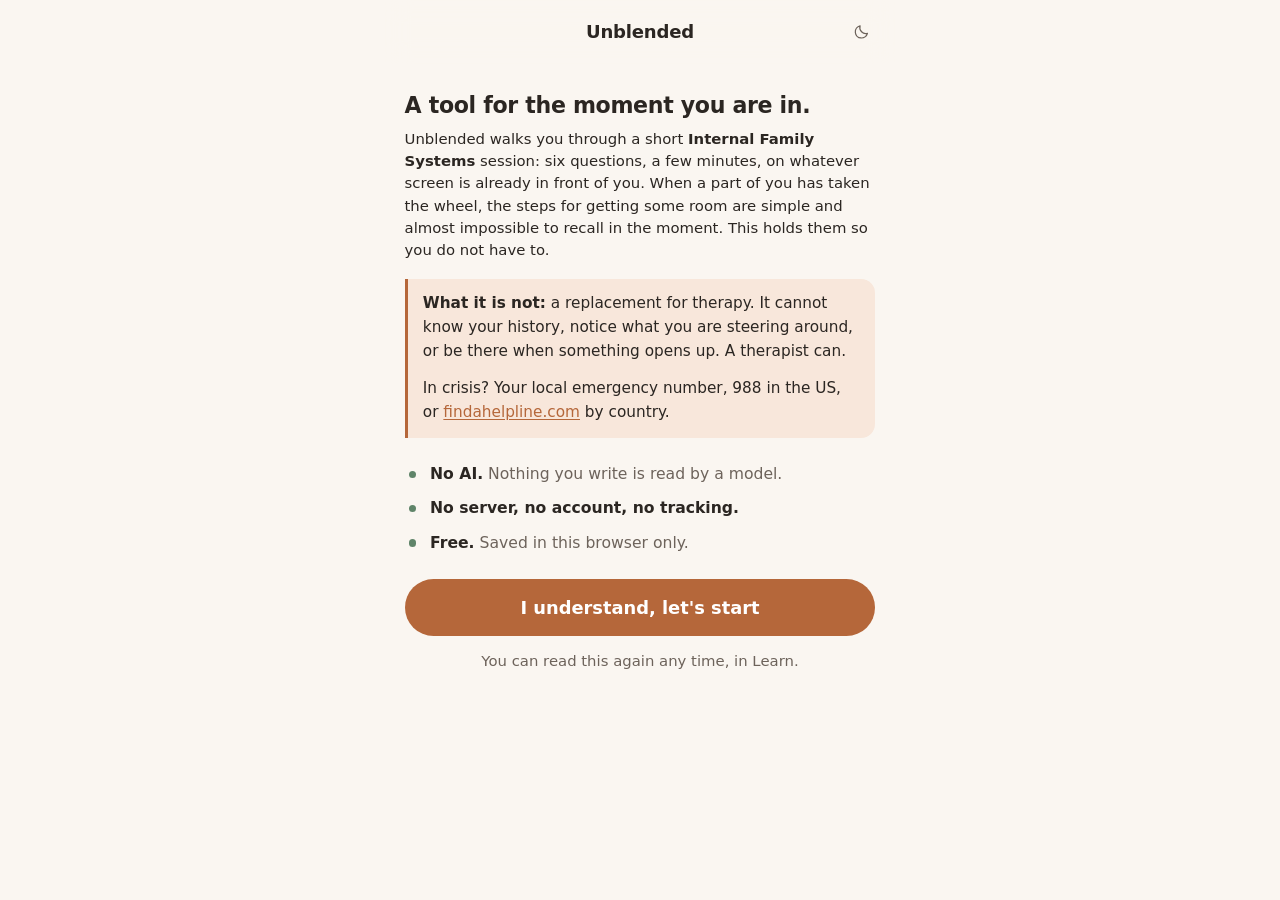
==== commit 08db8771: "Prepare the move to unblended.org - Point canonical, og:url, og:image, sitemap, and robots at the ne" ====
--- a/index.html
+++ b/index.html
@@ -14,8 +14,9 @@
 <meta property="og:type" content="website">
 <meta property="og:title" content="Unblended">
 <meta property="og:description" content="A quiet walkthrough for Internal Family Systems unblending. No AI, no server, no account. Everything stays on your device.">
-<meta property="og:image" content="https://derekablackburn.com/unblended/og-image.png">
-<meta property="og:url" content="https://derekablackburn.com/unblended/">
+<meta property="og:image" content="https://unblended.org/og-image.png">
+<meta property="og:url" content="https://unblended.org/">
+<link rel="canonical" href="https://unblended.org/">
 <meta name="twitter:card" content="summary_large_image">
 <link rel="stylesheet" href="styles.css">
 </head>
@@ -70,7 +71,7 @@
         <button class="btn wide" id="startQuick">
           <svg class="ico"><use href="#i-bolt"/></svg> Short version, about two minutes
         </button>
-        <p class="muted sm center" style="margin-top:.7rem">Six steps or four. You can stop anywhere, and nothing leaves this phone.</p>
+        <p class="muted sm center" style="margin-top:.7rem">Six steps or four. You can stop anywhere, and nothing leaves this device.</p>
 
         <div class="card soft" id="resumeCard" hidden>
           <p class="sm"><strong>You left a session open.</strong></p>
@@ -215,7 +216,7 @@
         <details class="qa" open>
           <summary>What is this, and what is it not?</summary>
           <div class="qa-body" id="aboutSource">
-            <p class="sm">Unblended walks you through a short <strong>Internal Family Systems</strong> session: six questions, a few minutes, on the phone already in your hand. When a part of you has taken the wheel, the steps for getting some room are simple and almost impossible to recall in the moment. This holds them so you do not have to.</p>
+            <p class="sm">Unblended walks you through a short <strong>Internal Family Systems</strong> session: six questions, a few minutes, on whatever screen is already in front of you. When a part of you has taken the wheel, the steps for getting some room are simple and almost impossible to recall in the moment. This holds them so you do not have to.</p>
 
             <div class="note warn">
               <p><strong>What it is not:</strong> a replacement for therapy. It cannot know your history, notice what you are steering around, or be there when something opens up. A therapist can.</p>
@@ -269,7 +270,7 @@
           <div class="qa-body">
             <p>The session follows Richard Schwartz's six Fs: <strong>Find</strong> it in or around your body, <strong>Focus</strong> on it, <strong>Flesh it out</strong>, notice how you <strong>Feel toward</strong> it, <strong>beFriend</strong> it, and ask what it <strong>Fears</strong> would happen if it stopped.</p>
             <p>The fourth one is the whole mechanism. Ask how <em>you</em> feel toward the part. Curious, warm or calm means Self is present and you can carry on.</p>
-            <p>Irritated, frightened, or "I just want it gone" is not a failure. It means a <strong>second part</strong> has shown up and is now driving. So you turn and speak to that one: ask it for a little room, and promise you are not going to let the first part take over. Then check again.</p>
+            <p>Irritated, frightened, or "I just want it gone" is not a failure. It means a second, <strong>reactive part</strong> has shown up and is now driving. So you turn and speak to that reactive part: ask it for a little room, and promise you are not going to let the first part take over. Then check again.</p>
             <p>That loop is unblending. Everything else here is scaffolding around it.</p>
           </div>
         </details>
@@ -332,7 +333,9 @@
           which is what keeps it that way even if someone else runs it.<br>
           <!-- AGPL section 13 requires offering source to network users. This link is that offer. -->
           <a href="https://github.com/derekarronblackburn/unblended">Read or fork the source</a>
-          &middot; <a href="privacy.html">Privacy</a>
+          &middot; <a href="https://github.com/derekarronblackburn/unblended/issues">Feedback</a>
+          &middot; <a href="privacy.html">Privacy</a><br>
+          A <a href="https://www.blackburnautomationworks.com/" target="_blank" rel="noopener noreferrer">Blackburn Automation Works</a> Project
         </p>
       </div>
     </section>
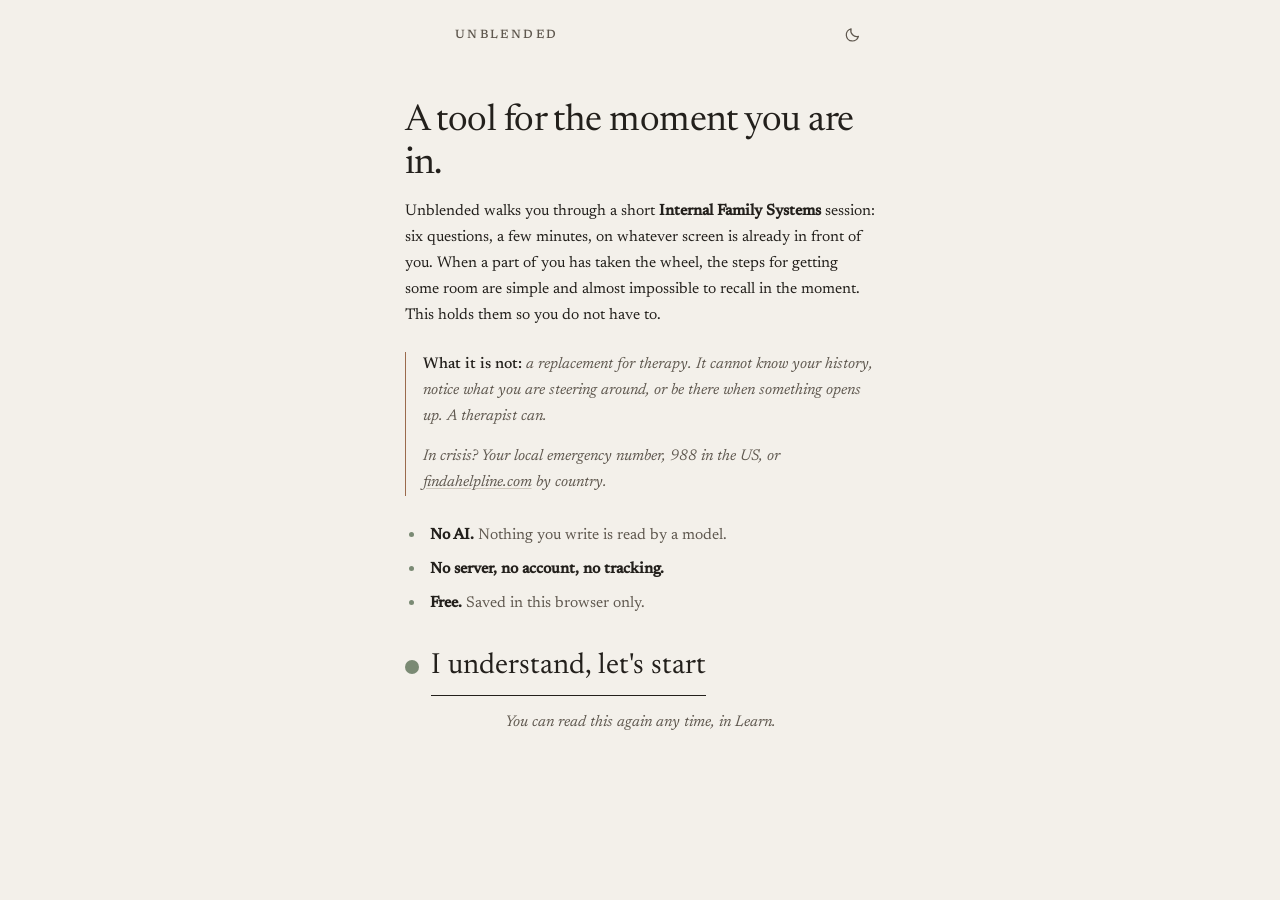
==== commit 755c5b14: "Paper: the app now reads as a page, not a product A full visual redesign from the Claude Design hand" ====
--- a/index.html
+++ b/index.html
@@ -3,8 +3,8 @@
 <head>
 <meta charset="utf-8">
 <meta name="viewport" content="width=device-width, initial-scale=1, viewport-fit=cover">
-<meta name="theme-color" content="#faf6f1" media="(prefers-color-scheme: light)">
-<meta name="theme-color" content="#191614" media="(prefers-color-scheme: dark)">
+<meta name="theme-color" content="#f3f0ea" media="(prefers-color-scheme: light)">
+<meta name="theme-color" content="#191714" media="(prefers-color-scheme: dark)">
 <meta name="description" content="A free guided Internal Family Systems unblending exercise. Six steps to get some room from a part that has taken over. No AI, no account, no server: everything stays on your device.">
 <title>Unblended - a free IFS unblending exercise</title>
 <link rel="manifest" href="manifest.webmanifest">
@@ -23,22 +23,12 @@
 <body>
 
 <svg style="display:none" aria-hidden="true">
-  <symbol id="i-unblend" viewBox="0 0 24 24"><circle cx="9" cy="12" r="5.5"/><circle cx="17" cy="12" r="3"/></symbol>
-  <symbol id="i-parts" viewBox="0 0 24 24"><circle cx="12" cy="7" r="3.2"/><circle cx="6.5" cy="16" r="3.2"/><circle cx="17.5" cy="16" r="3.2"/></symbol>
-  <symbol id="i-journal" viewBox="0 0 24 24"><path d="M5 4.5h11a2 2 0 0 1 2 2v13H7a2 2 0 0 1-2-2z"/><path d="M18 19.5H7a2 2 0 0 0 0 4h11"/><path d="M9 9h6M9 12.5h6"/></symbol>
-  <symbol id="i-learn" viewBox="0 0 24 24"><path d="M12 3.5a5.5 5.5 0 0 0-3.2 9.98c.5.36.8.93.8 1.55v.47h4.8v-.47c0-.62.3-1.19.8-1.55A5.5 5.5 0 0 0 12 3.5Z"/><path d="M10.2 19h3.6M10.6 21.2h2.8"/></symbol>
   <symbol id="i-back" viewBox="0 0 24 24"><path d="M14.5 5.5 8 12l6.5 6.5"/></symbol>
   <symbol id="i-next" viewBox="0 0 24 24"><path d="M9.5 5.5 16 12l-6.5 6.5"/></symbol>
-  <symbol id="i-plus" viewBox="0 0 24 24"><path d="M12 5.5v13M5.5 12h13"/></symbol>
   <symbol id="i-trash" viewBox="0 0 24 24"><path d="M4.5 6.5h15M9.5 6.5V4.8a1.3 1.3 0 0 1 1.3-1.3h2.4a1.3 1.3 0 0 1 1.3 1.3v1.7"/><path d="M6.8 6.5 7.7 20a1.5 1.5 0 0 0 1.5 1.4h5.6a1.5 1.5 0 0 0 1.5-1.4l.9-13.5"/></symbol>
-  <symbol id="i-download" viewBox="0 0 24 24"><path d="M12 3.5v11M7.5 10.5 12 15l4.5-4.5"/><path d="M4.5 17v2.2a1.3 1.3 0 0 0 1.3 1.3h12.4a1.3 1.3 0 0 0 1.3-1.3V17"/></symbol>
-  <symbol id="i-upload" viewBox="0 0 24 24"><path d="M12 15V4M7.5 8 12 3.5 16.5 8"/><path d="M4.5 17v2.2a1.3 1.3 0 0 0 1.3 1.3h12.4a1.3 1.3 0 0 0 1.3-1.3V17"/></symbol>
   <symbol id="i-sun" viewBox="0 0 24 24"><circle cx="12" cy="12" r="4"/><path d="M12 2.5v2M12 19.5v2M21.5 12h-2M4.5 12h-2M18.7 5.3l-1.4 1.4M6.7 17.3l-1.4 1.4M18.7 18.7l-1.4-1.4M6.7 6.7 5.3 5.3"/></symbol>
   <symbol id="i-moon" viewBox="0 0 24 24"><path d="M20 14.2A8.2 8.2 0 0 1 9.8 4 8.5 8.5 0 1 0 20 14.2Z"/></symbol>
   <symbol id="i-check" viewBox="0 0 24 24"><path d="M5 12.5 9.8 17 19 6.5"/></symbol>
-  <symbol id="i-leaf" viewBox="0 0 24 24"><path d="M20 4C10 4 4.5 8 4.5 14.5A5.5 5.5 0 0 0 10 20C16.5 20 20 14 20 4Z"/><path d="M16 8 7 17"/></symbol>
-  <symbol id="i-bolt" viewBox="0 0 24 24"><path d="M13.5 2.5 4.5 13.5h6L10 21.5l9.5-11.5h-6.5z"/></symbol>
-  <symbol id="i-shield" viewBox="0 0 24 24"><path d="M12 2.8 4.8 5.6v6.1c0 4.4 3 8.1 7.2 9.5 4.2-1.4 7.2-5.1 7.2-9.5V5.6z"/></symbol>
 </svg>
 
 <div class="app">
@@ -65,12 +55,8 @@
     <section class="view" id="view-unblend">
       <div class="pad">
         <p class="lede">Something is loud right now. Let's make a little room around it.</p>
-        <button class="btn primary big" id="startSession">
-          <svg class="ico"><use href="#i-leaf"/></svg> Begin
-        </button>
-        <button class="btn wide" id="startQuick">
-          <svg class="ico"><use href="#i-bolt"/></svg> Short version, about two minutes
-        </button>
+        <button class="btn primary big" id="startSession">Begin</button>
+        <button class="btn wide" id="startQuick">Short version, about two minutes</button>
         <p class="muted sm center" style="margin-top:.7rem">Six steps or four. You can stop anywhere, and nothing leaves this device.</p>
 
         <div class="card soft" id="resumeCard" hidden>
@@ -149,7 +135,7 @@
       <div class="pad">
         <p class="muted sm">The ones you have met. Naming a part is most of the work; next time it shows up you recognise it instead of becoming it.</p>
         <div id="partsList"></div>
-        <button class="btn wide" id="addPart"><svg class="ico"><use href="#i-plus"/></svg> Add a part</button>
+        <button class="btn wide" id="addPart">Add a part</button>
       </div>
     </section>
 
@@ -191,8 +177,8 @@
         <div class="card soft" id="dataCard">
           <p class="sm"><strong>Your entries live on this device only.</strong> Clearing your browser data will erase them, so take a copy now and then.</p>
           <div class="row">
-            <button class="btn sm" id="exportBtn"><svg class="ico"><use href="#i-download"/></svg> Export</button>
-            <button class="btn sm" id="importBtn"><svg class="ico"><use href="#i-upload"/></svg> Import</button>
+            <button class="btn sm" id="exportBtn">Export</button>
+            <button class="btn sm" id="importBtn">Import</button>
             <input type="file" id="importFile" accept="application/json" hidden>
           </div>
         </div>
@@ -343,10 +329,10 @@
   </main>
 
   <nav class="tabbar" id="tabbar">
-    <button class="tab is-active" data-tab="unblend"><svg class="ico"><use href="#i-unblend"/></svg><span>Unblend</span></button>
-    <button class="tab" data-tab="parts"><svg class="ico"><use href="#i-parts"/></svg><span>Parts</span></button>
-    <button class="tab" data-tab="journal"><svg class="ico"><use href="#i-journal"/></svg><span>Journal</span></button>
-    <button class="tab" data-tab="learn"><svg class="ico"><use href="#i-learn"/></svg><span>Learn</span></button>
+    <button class="tab is-active" data-tab="unblend"><span>Unblend</span></button>
+    <button class="tab" data-tab="parts"><span>Parts</span></button>
+    <button class="tab" data-tab="journal"><span>Journal</span></button>
+    <button class="tab" data-tab="learn"><span>Learn</span></button>
   </nav>
 
   <div class="toast" id="toast" role="status" aria-live="polite"></div>
--- a/styles.css
+++ b/styles.css
@@ -1,50 +1,58 @@
-/* Unblended - mobile first, warm and calm.
-   Palette intent: clay + sage on warm paper. Friendly, not chirpy. */
+/* Unblended - "Paper" redesign. Reads as a page, not a product.
+   One serif, hairlines and ruled bands instead of cards and pills,
+   sage for Self and progress, clay for the reactive branch. */
+
+@font-face {
+  font-family: Newsreader; font-style: normal; font-weight: 300 500;
+  font-display: swap; src: url("fonts/newsreader-latin.woff2") format("woff2-variations");
+}
+@font-face {
+  font-family: Newsreader; font-style: italic; font-weight: 300 500;
+  font-display: swap; src: url("fonts/newsreader-latin-italic.woff2") format("woff2-variations");
+}
 
 :root {
-  --bg:        #faf6f1;
-  --surface:   #ffffff;
-  --surface-2: #f3ece4;
-  --ink:       #2b2622;
-  --ink-soft:  #6d635b;
-  --ink-faint: #9b9089;
-  --line:      #e6dcd1;
-  --accent:    #b5673a;
-  --accent-in: #ffffff;
-  --accent-bg: #f8e7db;
-  --sage:      #5f8469;
-  --sage-bg:   #e2ecdf;
-  --danger:    #a4483f;
-  --shadow:    0 1px 2px rgba(58,42,30,.06), 0 6px 20px rgba(58,42,30,.05);
-  --r:  14px;
-  --r-lg: 20px;
+  --bg:        #f3f0ea;   /* paper ground */
+  --surface:   #f3f0ea;   /* no raised surfaces in Paper - same as bg */
+  --surface-2: #ece7de;   /* only for the selected calendar day */
+  --ink:       #23201c;
+  --ink-soft:  #5f584f;   /* labels, kickers */
+  --ink-faint: #6b645b;   /* meta, muted body - the lightest permitted ink */
+  --line:      #ddd7cd;   /* section hairline */
+  --line-soft: #e7e2d9;   /* within-group hairline */
+  --hair:      #cfc8bd;   /* unselected choice ring, secondary underline */
+  --sage:      #7a8a74;   /* Self, progress, volume dropped, dots */
+  --sage-ink:  #556a50;   /* sage used as small text (contrast-safe) */
+  --clay:      #9a6a4c;   /* reactive part, exile note, louder-than-before */
+  --clay-ink:  #8b5c3f;   /* clay used as small text */
+  --danger:    #8b5c3f;
   --tap: 46px;
 }
 
 :root[data-theme="dark"] {
-  --bg:        #191614;
-  --surface:   #221e1b;
-  --surface-2: #2b2622;
-  --ink:       #ece4dc;
-  --ink-soft:  #a89c92;
-  --ink-faint: #7d7168;
-  --line:      #362e29;
-  --accent:    #d98f5f;
-  --accent-in: #1d1512;
-  --accent-bg: #33241b;
-  --sage:      #8bae94;
-  --sage-bg:   #232d24;
-  --danger:    #d3776c;
-  --shadow:    0 1px 2px rgba(0,0,0,.3), 0 6px 20px rgba(0,0,0,.24);
+  --bg:        #191714;
+  --surface:   #191714;
+  --surface-2: #241f1b;
+  --ink:       #e9e4da;
+  --ink-soft:  #a79d90;
+  --ink-faint: #968d81;
+  --line:      #302b25;
+  --line-soft: #262220;
+  --hair:      #38332c;
+  --sage:      #8ea287;
+  --sage-ink:  #8ea287;
+  --clay:      #c08b68;
+  --clay-ink:  #c08b68;
+  --danger:    #c08b68;
 }
 
 @media (prefers-color-scheme: dark) {
   :root:not([data-theme="light"]) {
-    --bg:#191614; --surface:#221e1b; --surface-2:#2b2622;
-    --ink:#ece4dc; --ink-soft:#a89c92; --ink-faint:#7d7168; --line:#362e29;
-    --accent:#d98f5f; --accent-in:#1d1512; --accent-bg:#33241b;
-    --sage:#8bae94; --sage-bg:#232d24; --danger:#d3776c;
-    --shadow:0 1px 2px rgba(0,0,0,.3), 0 6px 20px rgba(0,0,0,.24);
+    --bg:#191714; --surface:#191714; --surface-2:#241f1b;
+    --ink:#e9e4da; --ink-soft:#a79d90; --ink-faint:#968d81;
+    --line:#302b25; --line-soft:#262220; --hair:#38332c;
+    --sage:#8ea287; --sage-ink:#8ea287;
+    --clay:#c08b68; --clay-ink:#c08b68; --danger:#c08b68;
   }
 }
 
@@ -54,10 +62,11 @@
   margin: 0;
   background: var(--bg);
   color: var(--ink);
-  font: 400 17px/1.55 ui-rounded, "SF Pro Rounded", -apple-system, BlinkMacSystemFont,
-        "Segoe UI", Roboto, "Helvetica Neue", system-ui, sans-serif;
+  font: 400 17px/1.55 Newsreader, "Iowan Old Style", Palatino, Georgia, serif;
   -webkit-font-smoothing: antialiased;
   overscroll-behavior-y: none;
+  /* The home breathing wash overhangs the viewport; never let it scroll sideways. */
+  overflow-x: clip;
 }
 
 body { padding: env(safe-area-inset-top) 0 0; }
@@ -73,32 +82,36 @@
 /* ---------- top bar ---------- */
 .topbar {
   display: flex; align-items: center; gap: .25rem;
-  padding: .5rem .6rem;
+  padding: .7rem 1.15rem .5rem;
   position: sticky; top: 0; z-index: 20;
-  background: color-mix(in srgb, var(--bg) 88%, transparent);
-  backdrop-filter: saturate(1.4) blur(12px);
+  background: var(--bg);
   border-bottom: 1px solid transparent;
   transition: border-color .2s;
 }
 .topbar.scrolled { border-bottom-color: var(--line); }
+/* .topbar sets display, which outranks the UA [hidden] rule. Restore it. */
+.topbar[hidden] { display: none; }
 
 .wordmark {
   flex: 1;
   margin: 0;
-  font-size: 1.0625rem;
-  font-weight: 600;
-  letter-spacing: -.01em;
-  text-align: center;
+  font-size: 12px;
+  font-weight: 500;
+  letter-spacing: .2em;
+  text-transform: uppercase;
+  color: var(--ink-soft);
+  text-align: left;
 }
 
 .icon-btn {
   width: var(--tap); height: var(--tap);
   display: grid; place-items: center;
   border: 0; background: none; color: var(--ink-soft);
-  border-radius: 50%; cursor: pointer;
+  cursor: pointer;
   flex: 0 0 var(--tap);
-}
-.icon-btn:active { background: var(--surface-2); }
+  -webkit-tap-highlight-color: transparent;
+}
+.icon-btn:active { background: none; }
 .icon-btn[hidden] { visibility: hidden; display: grid; }
 
 .ico {
@@ -111,329 +124,370 @@
 /* ---------- layout ---------- */
 main { flex: 1; }
 .view { display: none; }
-.view.is-active { display: block; animation: rise .26s ease both; }
-@keyframes rise { from { opacity: 0; transform: translateY(6px); } }
-
-.pad { padding: 1rem 1.15rem 6.5rem; }
-/* The 6.5rem tail clears the fixed tab bar. On views that hide it, that is
-   104px of dead space shoving the call to action below the fold. */
+.view.is-active { display: block; animation: rise .22s ease both; }
+@keyframes rise { from { opacity: 0; } }
+
+.pad { padding: 1rem 1.15rem 5rem; }
+/* The 5rem tail clears the fixed footer nav. On views that hide it, that is
+   dead space shoving the call to action below the fold. */
 #view-intro .pad, #view-breath .pad, #view-checkin .pad, #view-session .pad { padding-bottom: 1.75rem; }
 .center { text-align: center; }
 
 /* ---------- type ---------- */
-.lede { font-size: 1.3rem; line-height: 1.35; font-weight: 600; letter-spacing: -.015em; margin: .6rem 0 .4rem; }
+.lede { font-size: 37px; line-height: 1.18; font-weight: 400; letter-spacing: -.015em; margin: .9rem 0 .7rem; }
 .muted { color: var(--ink-soft); }
-.sm { font-size: .875rem; line-height: 1.5; }
-.step-kicker { color: var(--accent); font-size: .78rem; font-weight: 650; letter-spacing: .09em; text-transform: uppercase; margin: .4rem 0 .3rem; }
-.step-title { font-size: 1.45rem; line-height: 1.25; letter-spacing: -.02em; margin: 0 0 .5rem; font-weight: 650; }
-.step-body { color: var(--ink-soft); margin: 0 0 1.1rem; }
-h3 { font-size: 1.0625rem; margin: 1.6rem 0 .4rem; letter-spacing: -.01em; }
+.sm { font-size: 15.5px; line-height: 1.68; }
+.muted.sm { font-style: italic; }
+.step-kicker { color: var(--ink-soft); font-size: 12.5px; font-weight: 500; letter-spacing: .16em; text-transform: uppercase; margin: .4rem 0 .5rem; }
+.step-title { font-size: 30px; line-height: 1.22; letter-spacing: -.015em; margin: 0 0 .5rem; font-weight: 400; }
+.step-body { color: var(--ink-soft); font-size: 16.5px; line-height: 1.6; margin: 0 0 1.1rem; }
+h3 {
+  font-size: 12.5px; font-weight: 500; letter-spacing: .16em; text-transform: uppercase;
+  color: var(--ink-soft); margin: 1.8rem 0 .4rem;
+}
 p { margin: 0 0 .8rem; }
+
+:root[data-theme="dark"] .lede, :root[data-theme="dark"] .step-title { font-weight: 300; }
+@media (prefers-color-scheme: dark) {
+  :root:not([data-theme="light"]) .lede,
+  :root:not([data-theme="light"]) .step-title { font-weight: 300; }
+}
 
 /* ---------- buttons ---------- */
 .btn {
-  display: inline-flex; align-items: center; justify-content: center; gap: .45rem;
-  min-height: var(--tap);
-  padding: 0 1.05rem;
-  border: 1px solid var(--line);
-  border-radius: 999px;
-  background: var(--surface);
-  color: var(--ink);
-  font: inherit; font-weight: 550; font-size: .95rem;
-  cursor: pointer;
-  transition: transform .12s ease, background .15s;
-  -webkit-tap-highlight-color: transparent;
-}
-.btn:active { transform: scale(.975); }
-/* .btn sets display, which outranks the UA [hidden] rule. Restore it. */
+  display: inline-flex; align-items: center; gap: .4rem;
+  min-height: 44px; padding: 0; border: 0; border-radius: 0;
+  background: none; color: var(--ink);
+  font: inherit; font-size: 16px; font-weight: 400;
+  cursor: pointer; -webkit-tap-highlight-color: transparent;
+}
 .btn[hidden] { display: none; }
-.btn.primary { background: var(--accent); color: var(--accent-in); border-color: transparent; }
-.btn.ghost { background: none; border-color: transparent; color: var(--ink-soft); }
-.btn.danger { color: var(--danger); }
-.btn.big { min-height: 3.4rem; font-size: 1.05rem; width: 100%; }
-.btn.wide { width: 100%; }
-.btn.sm { min-height: 2.4rem; font-size: .85rem; padding: 0 .85rem; }
-
-.row { display: flex; gap: .5rem; flex-wrap: wrap; }
-.nav-row { display: flex; gap: .6rem; margin-top: 1.2rem; }
-.nav-row .btn { flex: 1; }
-.nav-row .btn.ghost { flex: 0 1 auto; }
-
-/* ---------- cards ---------- */
+.btn:active { transform: none; }
+.btn.primary {
+  background: none; color: var(--ink);
+  font-size: 21px; line-height: 1.2;
+  border-bottom: 1px solid var(--ink);
+}
+.btn.big   { display: flex; width: fit-content; font-size: 29px; min-height: 56px; }
+.btn.wide  { display: flex; width: fit-content; }
+.btn.big[hidden], .btn.wide[hidden] { display: none; }
+.btn.ghost { color: var(--ink-faint); }
+.btn.sm    { font-size: 13.5px; font-style: italic; color: var(--ink-faint); min-height: 40px; }
+.btn.danger{ color: var(--danger); font-style: italic; }
+.btn .ico  { display: none; }
+
+.row { display: flex; gap: 1.4rem; flex-wrap: wrap; }
+.nav-row {
+  display: flex; justify-content: space-between; align-items: center;
+  margin-top: 1.25rem; padding-top: 1.25rem; border-top: 1px solid var(--line);
+}
+.nav-row .btn { flex: 0 0 auto; }
+
+/* The short-version line under Begin is a secondary action: quiet, hair underline. */
+#startQuick { color: var(--ink-soft); border-bottom: 1px solid var(--hair); padding-bottom: 2px; min-height: 40px; }
+
+/* Quiet centred closers: Save and stop here, Skip this, Delete this entry */
+.btn.wide.sm, .btn.ghost.wide { align-self: center; margin-left: auto; margin-right: auto; display: flex; justify-content: center; }
+
+/* ---------- cards become ruled entries ---------- */
 .card {
-  background: var(--surface);
-  border: 1px solid var(--line);
-  border-radius: var(--r-lg);
-  padding: .95rem 1rem;
-  margin: .75rem 0;
-  box-shadow: var(--shadow);
-}
-.card.soft { background: var(--surface-2); border-color: transparent; box-shadow: none; }
+  background: none; border: 0; border-radius: 0; box-shadow: none;
+  border-top: 1px solid var(--line);
+  padding: 1.1rem 0; margin: 0;
+}
+.card.soft { background: none; }
+.card + .card { border-top-color: var(--line-soft); }
+.card h4 {
+  display: flex; justify-content: space-between; align-items: baseline; gap: .6rem;
+  font-size: 22px; font-weight: 400; letter-spacing: -.01em; margin: 0 0 .35rem;
+}
+.card .meta { font-size: 12.5px; letter-spacing: .14em; text-transform: uppercase; color: var(--ink-faint); }
+.card p:last-child { margin-bottom: 0; }
 .card.tap { cursor: pointer; }
-.card.tap:active { transform: scale(.99); }
-.card h4 { margin: 0 0 .2rem; font-size: 1rem; letter-spacing: -.01em; }
-.card .meta { color: var(--ink-faint); font-size: .8rem; }
-.card p:last-child { margin-bottom: 0; }
+.card.tap:active { transform: none; }
+.card.slim { padding: .9rem 0; margin: 0; }
 
 .pill {
-  display: inline-block;
-  background: var(--sage-bg); color: var(--sage);
-  border-radius: 999px; padding: .12rem .55rem;
-  font-size: .74rem; font-weight: 600; letter-spacing: .01em;
-}
-.pill.clay { background: var(--accent-bg); color: var(--accent); }
+  display: inline; background: none; color: var(--sage-ink); padding: 0;
+  border-radius: 0; font-size: 12.5px; font-weight: 400;
+  letter-spacing: .14em; text-transform: uppercase;
+}
+.pill.clay { color: var(--clay-ink); }
 
 .empty {
-  text-align: center; color: var(--ink-faint);
-  padding: 2.5rem 1rem; font-size: .92rem;
-}
-
-/* ---------- fields ---------- */
-.field { display: block; margin: 1rem 0 0; }
-/* .field sets display, which outranks the UA [hidden] rule. Restore it. */
+  text-align: center; color: var(--ink-faint); font-style: italic;
+  padding: 2.5rem 1rem; font-size: 15.5px;
+}
+
+/* ---------- fields become underlines ---------- */
+.field { display: block; margin: 1.2rem 0 0; }
 .field[hidden] { display: none; }
-.label { display: block; font-size: .82rem; font-weight: 600; color: var(--ink-soft); margin-bottom: .35rem; }
+.label {
+  display: block; font-size: 12.5px; font-weight: 500; letter-spacing: .16em;
+  text-transform: uppercase; color: var(--ink-soft); margin-bottom: .5rem;
+}
 input[type="text"], textarea {
-  width: 100%;
-  font: inherit; font-size: 1rem;
-  color: var(--ink);
-  background: var(--surface);
-  border: 1px solid var(--line);
-  border-radius: var(--r);
-  padding: .7rem .8rem;
-  resize: vertical;
-}
-input:focus, textarea:focus { outline: 2px solid var(--accent); outline-offset: 1px; border-color: transparent; }
-::placeholder { color: var(--ink-faint); }
-
-/* ---------- progress ---------- */
-.progress { display: flex; gap: .3rem; padding: .2rem 1.15rem .5rem; }
-.progress i {
-  flex: 1; height: 3px; border-radius: 2px;
-  background: var(--line); transition: background .3s;
-}
-.progress i.done { background: var(--accent); }
-
-/* ---------- breath ---------- */
+  width: 100%; background: none; border: 0; border-bottom: 1px solid var(--line);
+  border-radius: 0; padding: .5rem 0; font: inherit; font-size: 17px; color: var(--ink);
+  resize: none;
+}
+input[type="text"] { font-size: 21px; }
+/* The underline turning sage is the only focus affordance left. */
+input:focus, textarea:focus { outline: 0; border-bottom-color: var(--sage); }
+::placeholder { color: var(--ink-faint); font-style: italic; }
+
+/* ---------- progress: one filling hairline ---------- */
+.progress { display: flex; gap: 0; padding: 0; height: 1px; background: var(--line); }
+.progress i { flex: 1; height: 1px; border-radius: 0; background: transparent; transition: background .3s; }
+.progress i.done { background: var(--sage); }
+
+/* ---------- breath: ring plus inner glow ---------- */
 .breath-wrap { display: grid; place-items: center; padding: 1.6rem 0 1.1rem; }
 .breath {
   position: relative;
-  width: 12.5rem; height: 12.5rem; border-radius: 50%;
+  width: 270px; height: 270px; border-radius: 50%;
   display: grid; place-items: center;
-  background: radial-gradient(circle at 50% 42%, var(--accent-bg), var(--sage-bg));
-  color: var(--ink-soft); font-size: 1.15rem; font-weight: 600;
-  /* Wider travel than v1 (.5 to 1 rather than .72 to 1) so the rhythm is
-     unmistakable, with a slow symmetric ease so it still reads as calm. */
-  transform: scale(.5);
-  opacity: .7;
+  background: none; border: 1px solid var(--sage);
+  color: var(--ink-soft); font-size: 23px; font-style: italic; font-weight: 400;
+  transform: scale(.86); opacity: .2;
   transition: transform 4s cubic-bezier(.37,0,.35,1), opacity 4s ease;
 }
-.breath.inhale { transform: scale(1); opacity: 1; }
-
-/* A faint ring that opens with the inhale. Adds presence without adding noise. */
+.breath.inhale { transform: scale(1.06); opacity: .5; }
+
+/* The inner glow scales with the ring; it needs no motion of its own. */
 .breath::after {
-  content: ""; position: absolute; inset: -9%;
-  border-radius: 50%; border: 1px solid var(--accent);
-  opacity: 0; transform: scale(.8);
-  transition: inherit;
-}
-.breath.inhale::after { opacity: .3; transform: scale(1); }
+  content: ""; position: absolute; inset: 26px; border: 0; border-radius: 50%;
+  background: radial-gradient(circle at 50% 42%,
+    color-mix(in srgb, var(--sage) 26%, transparent),
+    color-mix(in srgb, var(--sage) 6%, transparent));
+}
 
 .breath span { display: block; }
-.breath.counting { transform: scale(.78); opacity: 1; }
-.breath.counting::after { opacity: .18; transform: scale(.95); }
-.breath.counting span { font-size: 3.1rem; font-weight: 700; color: var(--accent); }
+.breath.counting { transform: scale(.86); opacity: 1; }
+.breath.counting span { font-size: 3.1rem; font-weight: 400; color: var(--sage-ink); font-style: normal; }
 @keyframes popin { from { transform: scale(1.45); opacity: .15; } to { transform: scale(1); opacity: 1; } }
 .breath span.pop { animation: popin .42s cubic-bezier(.2,.7,.3,1) both; }
 
-.counter { color: var(--ink-faint); font-size: .85rem; }
+.counter { color: var(--ink-faint); font-size: 13px; letter-spacing: .14em; text-transform: uppercase; }
+
+/* ---------- ambient motion: one 11s cycle, everywhere ---------- */
+@keyframes breathe { 0%, 100% { transform: scale(.93); opacity: .5 } 50% { transform: scale(1); opacity: 1 } }
+
+#view-unblend .pad { position: relative; }
+#view-unblend .pad::before {
+  content: ""; position: absolute; top: -140px; left: 50%; margin-left: -260px;
+  width: 520px; height: 520px; border-radius: 50%; pointer-events: none;
+  background: radial-gradient(circle,
+    color-mix(in srgb, var(--sage) 20%, transparent),
+    color-mix(in srgb, var(--sage) 0%, transparent) 68%);
+  animation: breathe 11s ease-in-out infinite;
+}
+#startSession, #introOk { position: relative; margin-left: 26px; }
+#startSession::before, #introOk::before {
+  content: ""; position: absolute; left: -26px; top: 50%; margin-top: -7px;
+  width: 14px; height: 14px; border-radius: 50%; background: var(--sage);
+  animation: breathe 11s ease-in-out infinite;
+}
 
 @media (prefers-reduced-motion: reduce) {
   .view.is-active { animation: none; }
   .breath { transition-duration: .01s; }
   .breath span.pop { animation: none; }
-  .btn:active { transform: none; }
-}
-
-/* ---------- tab bar ---------- */
+  #view-unblend .pad::before, #startSession::before, #introOk::before { animation: none; }
+}
+
+/* ---------- footer word-nav: the three places you are not ---------- */
 .tabbar {
-  position: fixed; bottom: 0; left: 0; right: 0; z-index: 30;
+  position: fixed; inset: auto 0 0; z-index: 30;
   max-width: 30rem; margin: 0 auto;
-  display: grid; grid-template-columns: repeat(4, 1fr);
-  background: color-mix(in srgb, var(--bg) 90%, transparent);
-  backdrop-filter: saturate(1.4) blur(14px);
+  display: flex; gap: 1.9rem; justify-content: flex-start;
+  padding: 1rem 1.15rem env(safe-area-inset-bottom);
+  background: var(--bg); backdrop-filter: none;
   border-top: 1px solid var(--line);
-  padding-bottom: env(safe-area-inset-bottom);
 }
 .tab {
+  display: inline-flex; align-items: center; min-height: 36px; padding: 0;
   border: 0; background: none; cursor: pointer;
-  color: var(--ink-faint);
-  display: grid; justify-items: center; gap: .12rem;
-  padding: .5rem 0 .45rem;
-  font: inherit; font-size: .69rem; font-weight: 600;
+  color: var(--ink-soft); font: inherit; font-size: 13px;
+  letter-spacing: .1em; text-transform: uppercase;
   -webkit-tap-highlight-color: transparent;
 }
-.tab .ico { width: 1.45rem; height: 1.45rem; stroke-width: 1.6; }
-.tab.is-active { color: var(--accent); }
+.tab .ico { display: none; }
+.tab.is-active { display: none; }     /* you are here; the other three are the nav */
 .tabbar[hidden] { display: none; }
 
-/* ---------- toast ---------- */
+/* ---------- toast: the one floating element ---------- */
 .toast {
-  position: fixed; left: 50%; bottom: 5.5rem;
+  position: fixed; left: 50%; bottom: 5rem;
   transform: translate(-50%, 1rem);
   background: var(--ink); color: var(--bg);
   padding: .6rem 1rem; border-radius: 999px;
-  font-size: .875rem; font-weight: 550;
+  font-size: 13.5px;
   opacity: 0; pointer-events: none;
   transition: opacity .2s, transform .2s;
   z-index: 40; max-width: 88vw; text-align: center;
 }
 .toast.show { opacity: 1; transform: translate(-50%, 0); }
 
-/* ---------- learn ---------- */
+/* ---------- notes: tinted boxes become a hairline indent ---------- */
 .note {
-  border-left: 3px solid var(--sage);
-  background: var(--sage-bg);
-  border-radius: 0 var(--r) var(--r) 0;
-  padding: .8rem .9rem; margin: 1rem 0;
-  font-size: .9rem; line-height: 1.55;
-}
-.note.warn { border-left-color: var(--accent); background: var(--accent-bg); }
+  background: none; border: 0; border-left: 1px solid var(--sage); border-radius: 0;
+  padding: 0 0 0 1rem; margin: 1.35rem 0;
+  font-size: 15.5px; line-height: 1.68; font-style: italic; color: var(--ink-soft);
+}
+.note.warn { border-left-color: var(--clay); background: none; }
+.note strong { font-style: normal; font-weight: 500; color: var(--ink); }
+.note em { font-style: normal; }   /* the inward-speech line reads upright inside italic */
 .note p:last-child { margin-bottom: 0; }
 
+/* ---------- learn accordions ---------- */
 .qa { border-bottom: 1px solid var(--line); }
 .qa summary {
   cursor: pointer; list-style: none;
-  padding: .95rem .2rem; font-weight: 600; font-size: 1rem;
+  padding: 1rem 0; font-weight: 400; font-size: 19px;
   display: flex; align-items: center; justify-content: space-between; gap: .5rem;
 }
 .qa summary::-webkit-details-marker { display: none; }
 .qa summary::after {
-  content: ""; width: .5rem; height: .5rem; flex: none;
-  border-right: 2px solid var(--ink-faint); border-bottom: 2px solid var(--ink-faint);
-  transform: rotate(45deg) translate(-2px,-2px); transition: transform .2s;
-}
-.qa[open] summary::after { transform: rotate(-135deg) translate(-2px,-2px); }
-.qa .qa-body { padding: 0 .2rem 1rem; color: var(--ink-soft); font-size: .94rem; }
+  content: "+"; width: auto; height: auto; border: 0; flex: none;
+  font-size: 14px; color: var(--ink-faint);
+  transform: none; transition: none;
+}
+.qa[open] summary::after { content: "\2014"; transform: none; }
+.qa .qa-body { padding: 0 0 1.25rem; color: var(--ink-soft); font-size: 16px; line-height: 1.68; }
 .qa .qa-body strong { color: var(--ink); }
 
-/* ---------- chips ---------- */
-.chips { display: flex; flex-wrap: wrap; gap: .4rem; }
+/* ---------- choice rows ---------- */
+.chips { display: block; }
 .chip {
-  min-height: 2.5rem; padding: 0 .8rem;
-  border: 1px solid var(--line); border-radius: 999px;
-  background: var(--surface); color: var(--ink);
-  font: inherit; font-size: .85rem; font-weight: 550;
-  cursor: pointer; transition: transform .12s, background .15s;
+  display: flex; align-items: center; gap: 12px; width: 100%;
+  min-height: var(--tap); padding: 0; border: 0; border-radius: 0;
+  border-top: 1px solid var(--line-soft);
+  background: none; color: var(--ink-soft);
+  font: inherit; font-size: 17px; text-align: left; cursor: pointer;
   -webkit-tap-highlight-color: transparent;
 }
-.chip:active { transform: scale(.97); }
-.chip.on { background: var(--sage); color: var(--accent-in); border-color: transparent; }
-.chip.on.warn { background: var(--accent); }
-
-/* ---------- severity scale ---------- */
-.scale { display: grid; grid-template-columns: repeat(5, 1fr); gap: .4rem; margin: .2rem 0 .1rem; }
+.chips .chip:first-child { border-top-color: var(--line); }
+.chips .chip:last-child  { border-bottom: 1px solid var(--line); }
+.chip::before {
+  content: ""; flex: none; width: 9px; height: 9px; border-radius: 50%;
+  border: 1px solid var(--hair);
+}
+.chip.on { background: none; color: var(--ink); }
+.chip.on::before      { border-color: transparent; background: var(--sage); }
+.chip.on.warn::before { background: var(--clay); }
+.chip:active { transform: none; }
+
+/* ---------- severity: five numerals on a ruled band ---------- */
+.scale { display: flex; gap: 0; margin: .8rem 0 0;
+         border-top: 1px solid var(--line); border-bottom: 1px solid var(--line); }
 .lvl {
-  min-height: 3rem;
-  border: 1px solid var(--line); border-radius: var(--r);
-  background: var(--surface); color: var(--ink-soft);
-  font: inherit; font-size: 1.05rem; font-weight: 650;
-  cursor: pointer; transition: transform .12s, background .15s;
+  flex: 1; min-height: 70px; border: 0; border-right: 1px solid var(--line-soft);
+  border-radius: 0; background: none; color: var(--ink-faint);
+  font: inherit; font-size: 19px; font-weight: 400; cursor: pointer;
+  display: flex; flex-direction: column; align-items: center; justify-content: center; gap: 9px;
   -webkit-tap-highlight-color: transparent;
 }
-.lvl:active { transform: scale(.96); }
-.lvl.on { background: var(--accent); color: var(--accent-in); border-color: transparent; }
+.lvl:last-child { border-right: 0; }
+.lvl::after { content: ""; width: 9px; height: 9px; border-radius: 50%; border: 1px solid var(--hair); }
+.lvl:active { transform: none; }
+.lvl.on { background: none; color: var(--ink); font-size: 21px; }
+.lvl.on::after { border-color: transparent; background: var(--sage); }
 .scale-word {
-  text-align: center; font-size: .9rem; font-weight: 600;
-  color: var(--accent); min-height: 1.4em; margin: .1rem 0 .4rem;
-}
-
-/* ---------- maintenance rows ---------- */
-.mrow { margin: .7rem 0; }
+  color: var(--sage-ink); font-size: 17px; font-style: italic; font-weight: 400;
+  text-align: center; min-height: 1.4em; margin: .75rem 0 0;
+}
+
+/* ---------- maintenance rows: label and answers share a rule ---------- */
+.mrow { display: flex; align-items: center; min-height: 50px; margin: 0; border-top: 1px solid var(--line-soft); }
 .mlabel {
-  display: block; font-size: .8rem; font-weight: 650;
-  color: var(--ink-faint); letter-spacing: .05em; text-transform: uppercase;
-  margin-bottom: .3rem;
-}
+  display: block; width: 106px; flex: none; margin: 0;
+  font-size: 13px; font-weight: 400; letter-spacing: .1em; text-transform: uppercase;
+  color: var(--ink-faint);
+}
+.mrow .chips { display: flex; flex: 1; }
+.mrow .chips .chip { flex: 1; border-top: 0; border-bottom: 0; }
 
 /* ---------- facts list ---------- */
-.facts { list-style: none; margin: 1.1rem 0; padding: 0; font-size: .92rem; }
+.facts { list-style: none; margin: 1.1rem 0; padding: 0; font-size: 15.5px; }
 .facts li {
   position: relative; padding: .3rem 0 .3rem 1.5rem; color: var(--ink-soft);
 }
 .facts li::before {
-  content: ""; position: absolute; left: .25rem; top: .82rem;
-  width: .42rem; height: .42rem; border-radius: 50%; background: var(--sage);
+  content: ""; position: absolute; left: .25rem; top: .78rem;
+  width: 5px; height: 5px; border-radius: 50%; background: var(--sage);
 }
 .facts strong { color: var(--ink); }
 
-a { color: var(--accent); text-underline-offset: 2px; }
+a { color: var(--ink-soft); text-underline-offset: 2px; text-decoration-color: var(--hair); }
+a:hover { color: var(--ink); }
 
 /* ---------- job legend ---------- */
-.legend { margin: .5rem 0 0; font-size: .86rem; line-height: 1.45; }
-.legend dt { font-weight: 650; color: var(--ink); margin-top: .55rem; }
+.legend { margin: .5rem 0 0; font-size: 15.5px; line-height: 1.55; }
+.legend dt { font-weight: 500; color: var(--ink); margin-top: .55rem; }
 .legend dt:first-child { margin-top: 0; }
-.legend dd { margin: .05rem 0 0; color: var(--ink-soft); }
-
-/* ---------- calendar ---------- */
+.legend dd { margin: .05rem 0 0; color: var(--ink-soft); font-style: italic; }
+
+/* ---------- calendar: table, not card ---------- */
 .cal {
-  background: var(--surface); border: 1px solid var(--line);
-  border-radius: var(--r-lg); padding: .7rem .6rem .5rem;
-  margin: .25rem 0 .9rem; box-shadow: var(--shadow);
+  background: none; border: 0; border-top: 1px solid var(--line);
+  border-bottom: 1px solid var(--line); border-radius: 0; box-shadow: none;
+  padding: .5rem 0 .4rem; margin: .25rem 0 .9rem;
 }
 .cal-head { display: flex; align-items: center; justify-content: space-between; padding: 0 .2rem .4rem; }
-.cal-title { font-size: .95rem; font-weight: 650; letter-spacing: -.01em; }
+.cal-title { font-size: 19px; font-weight: 400; letter-spacing: -.01em; }
 .cal-nav { width: 2.2rem; height: 2.2rem; border: 0; background: none; color: var(--ink-soft);
-  border-radius: 50%; display: grid; place-items: center; cursor: pointer; }
-.cal-nav:disabled { opacity: .28; cursor: default; }
-.cal-nav:not(:disabled):active { background: var(--surface-2); }
-
-.cal-grid { display: grid; grid-template-columns: repeat(7, 1fr); gap: 1px; }
-.cal-wd { text-align: center; font-size: .66rem; font-weight: 650; color: var(--ink-faint);
-  letter-spacing: .04em; padding-bottom: .2rem; }
+  display: grid; place-items: center; cursor: pointer; -webkit-tap-highlight-color: transparent; }
+.cal-nav:disabled { opacity: .28; cursor: default; }   /* a faded chevron, never an empty gap */
+.cal-nav:not(:disabled):active { background: none; }
+
+.cal-grid { display: grid; grid-template-columns: repeat(7, 1fr); gap: 0; }
+.cal-wd { text-align: center; font-size: 11.5px; font-weight: 400; color: var(--ink-faint);
+  letter-spacing: .12em; padding-bottom: .2rem; }
 
 .cal-day {
-  border: 0; background: none; font: inherit; color: var(--ink-soft);
-  min-height: 2.6rem; padding: .2rem 0 .25rem; border-radius: 10px;
-  display: flex; flex-direction: column; align-items: center; justify-content: flex-start; gap: .16rem;
-  font-size: .8rem; cursor: default; -webkit-tap-highlight-color: transparent;
-}
-.cal-day.has { cursor: pointer; color: var(--ink); font-weight: 600; }
-.cal-day.has:active { background: var(--surface-2); }
+  border: 0; background: none; font: inherit; color: var(--ink-faint);
+  min-height: 44px; padding: .2rem 0 .25rem; border-radius: 0;
+  display: flex; flex-direction: column; align-items: center; justify-content: flex-start; gap: 5px;
+  font-size: 15px; cursor: default; -webkit-tap-highlight-color: transparent;
+}
+.cal-day.has { cursor: pointer; color: var(--ink); font-weight: 400; }
+.cal-day.has:active { background: none; }
 .cal-day.today .num {
-  outline: 1.5px solid var(--accent); outline-offset: 2px; border-radius: 50%;
-}
-.cal-day.sel { background: var(--accent-bg); }
+  outline: 1px solid var(--sage); outline-offset: 3px; border-radius: 50%;
+}
+.cal-day.sel { background: var(--surface-2); }
 .cal-day .num { line-height: 1.15rem; min-width: 1.15rem; text-align: center; }
-.cal-day.empty { visibility: hidden; }
+.cal-day.empty { visibility: hidden; padding: 0; }
 
 .dots { display: flex; gap: 2px; height: 5px; align-items: center; }
-.dot { width: 5px; height: 5px; border-radius: 50%; background: var(--accent); }
+.dot { width: 4px; height: 4px; border-radius: 50%; background: var(--clay); }
 .dot.down { background: var(--sage); }
-.more { font-size: .6rem; color: var(--ink-faint); line-height: 1; }
+.more { font-size: 9.5px; color: var(--ink-faint); line-height: 1; }
 
 .cal-key { display: flex; gap: .9rem; justify-content: center; padding-top: .45rem;
-  font-size: .68rem; color: var(--ink-faint); }
+  font-size: 11.5px; letter-spacing: .1em; text-transform: uppercase; color: var(--ink-faint); }
 .cal-key span { display: inline-flex; align-items: center; gap: .3rem; }
 
 .filterbar {
   display: flex; align-items: center; justify-content: space-between; gap: .5rem;
-  background: var(--accent-bg); color: var(--accent);
-  border-radius: 999px; padding: .4rem .5rem .4rem .9rem; margin: 0 0 .7rem;
-  font-size: .85rem; font-weight: 600;
-}
-
-/* ---------- disclaimer ---------- */
+  background: none; color: var(--ink-soft);
+  border-radius: 0; padding: .75rem 0; margin: 0 0 .7rem;
+  border-top: 1px solid var(--line);
+  font-size: 12.5px; letter-spacing: .14em; text-transform: uppercase; font-weight: 400;
+}
+
+/* ---------- disclaimer and footer ---------- */
 .disclaimer {
-  margin-top: 2rem; text-align: center;
-  font-size: .8rem; line-height: 1.5; color: var(--ink-faint);
+  margin-top: 2rem; text-align: left;
+  font-size: 13.5px; line-height: 1.5; color: var(--ink-faint);
 }
 .linky {
   border: 0; background: none; padding: 0; cursor: pointer;
-  font: inherit; font-size: inherit; color: var(--accent);
-  text-decoration: underline; text-underline-offset: 2px;
-}
-
-.card.slim { padding: .7rem .85rem; margin: .5rem 0; }
+  font: inherit; font-size: inherit; color: var(--ink-soft);
+  text-decoration: none; border-bottom: 1px solid var(--hair);
+}
+
 .entry-answer { white-space: pre-wrap; }
-.foot { color: var(--ink-faint); font-size: .78rem; text-align: center; margin-top: 2rem; }
+.foot { color: var(--ink-faint); font-size: 13.5px; line-height: 1.7; text-align: center; margin-top: 2rem; }
+.foot a { color: var(--ink-soft); }
